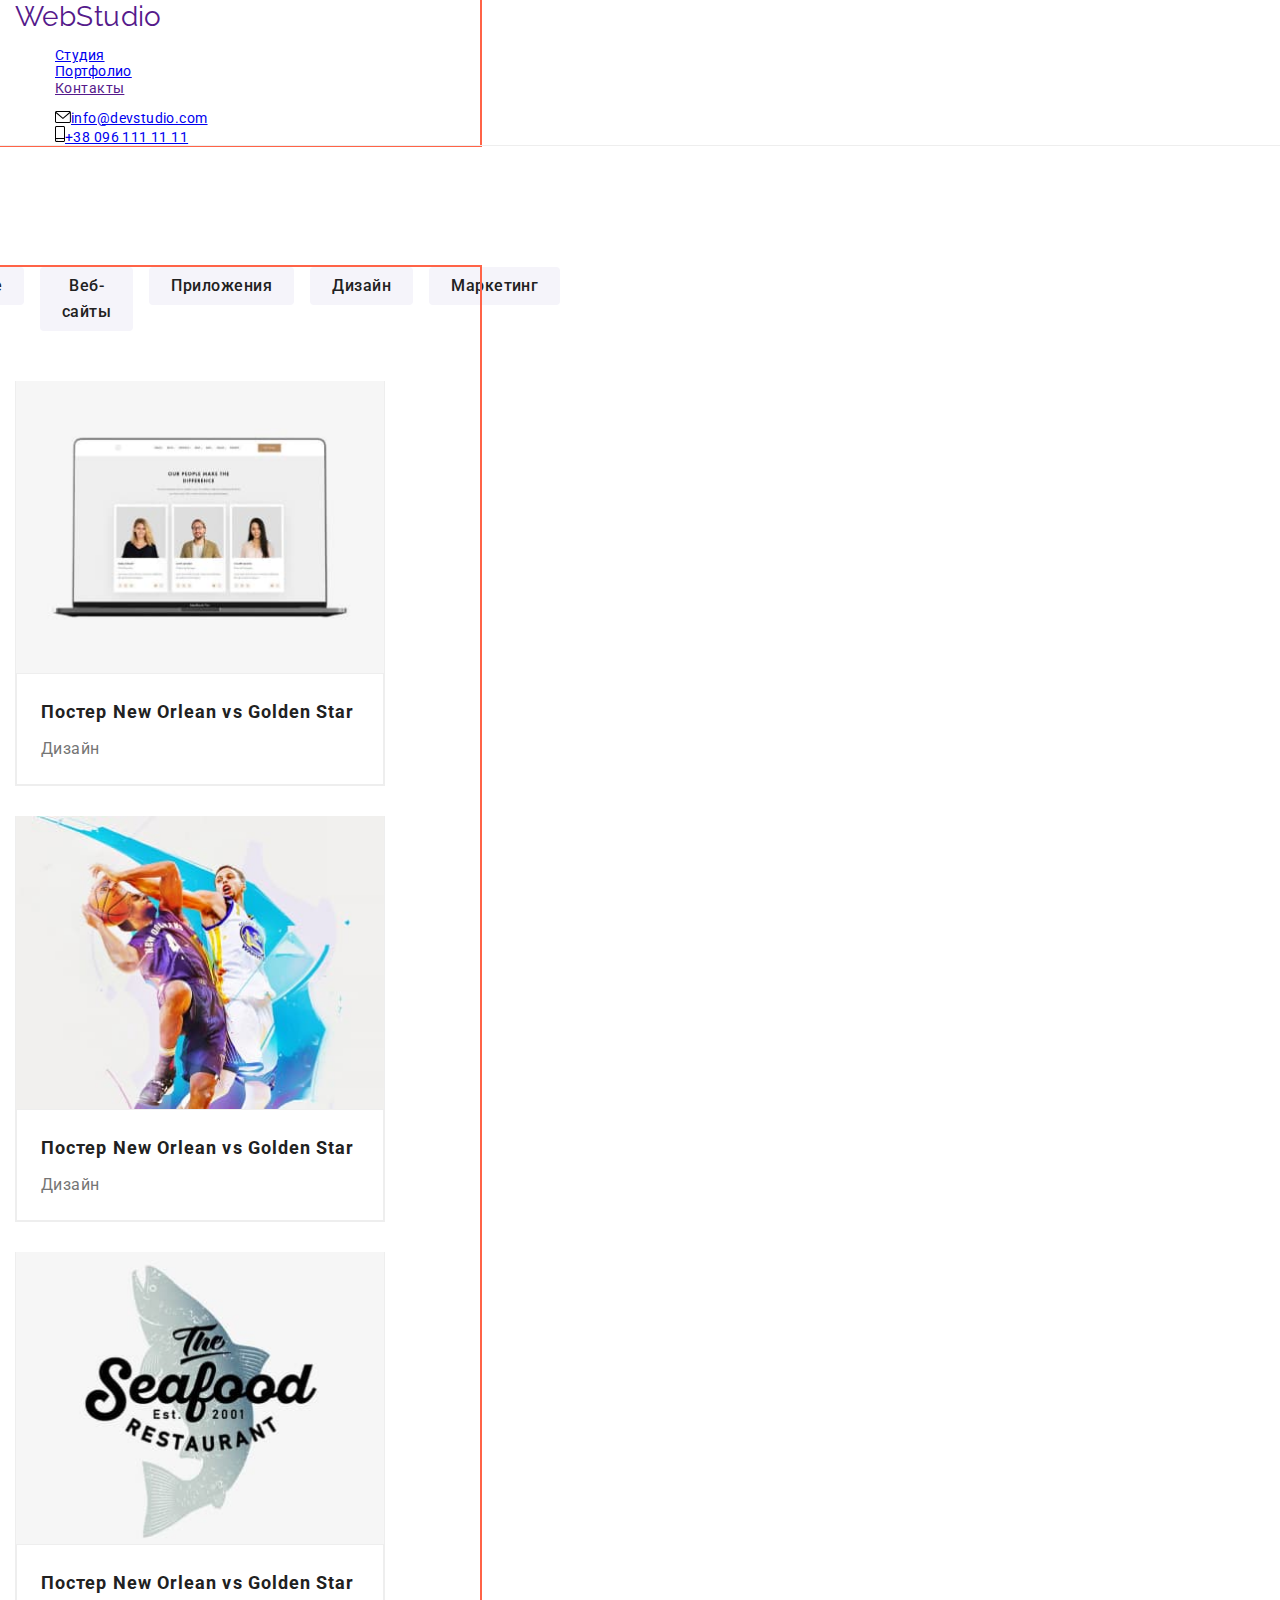
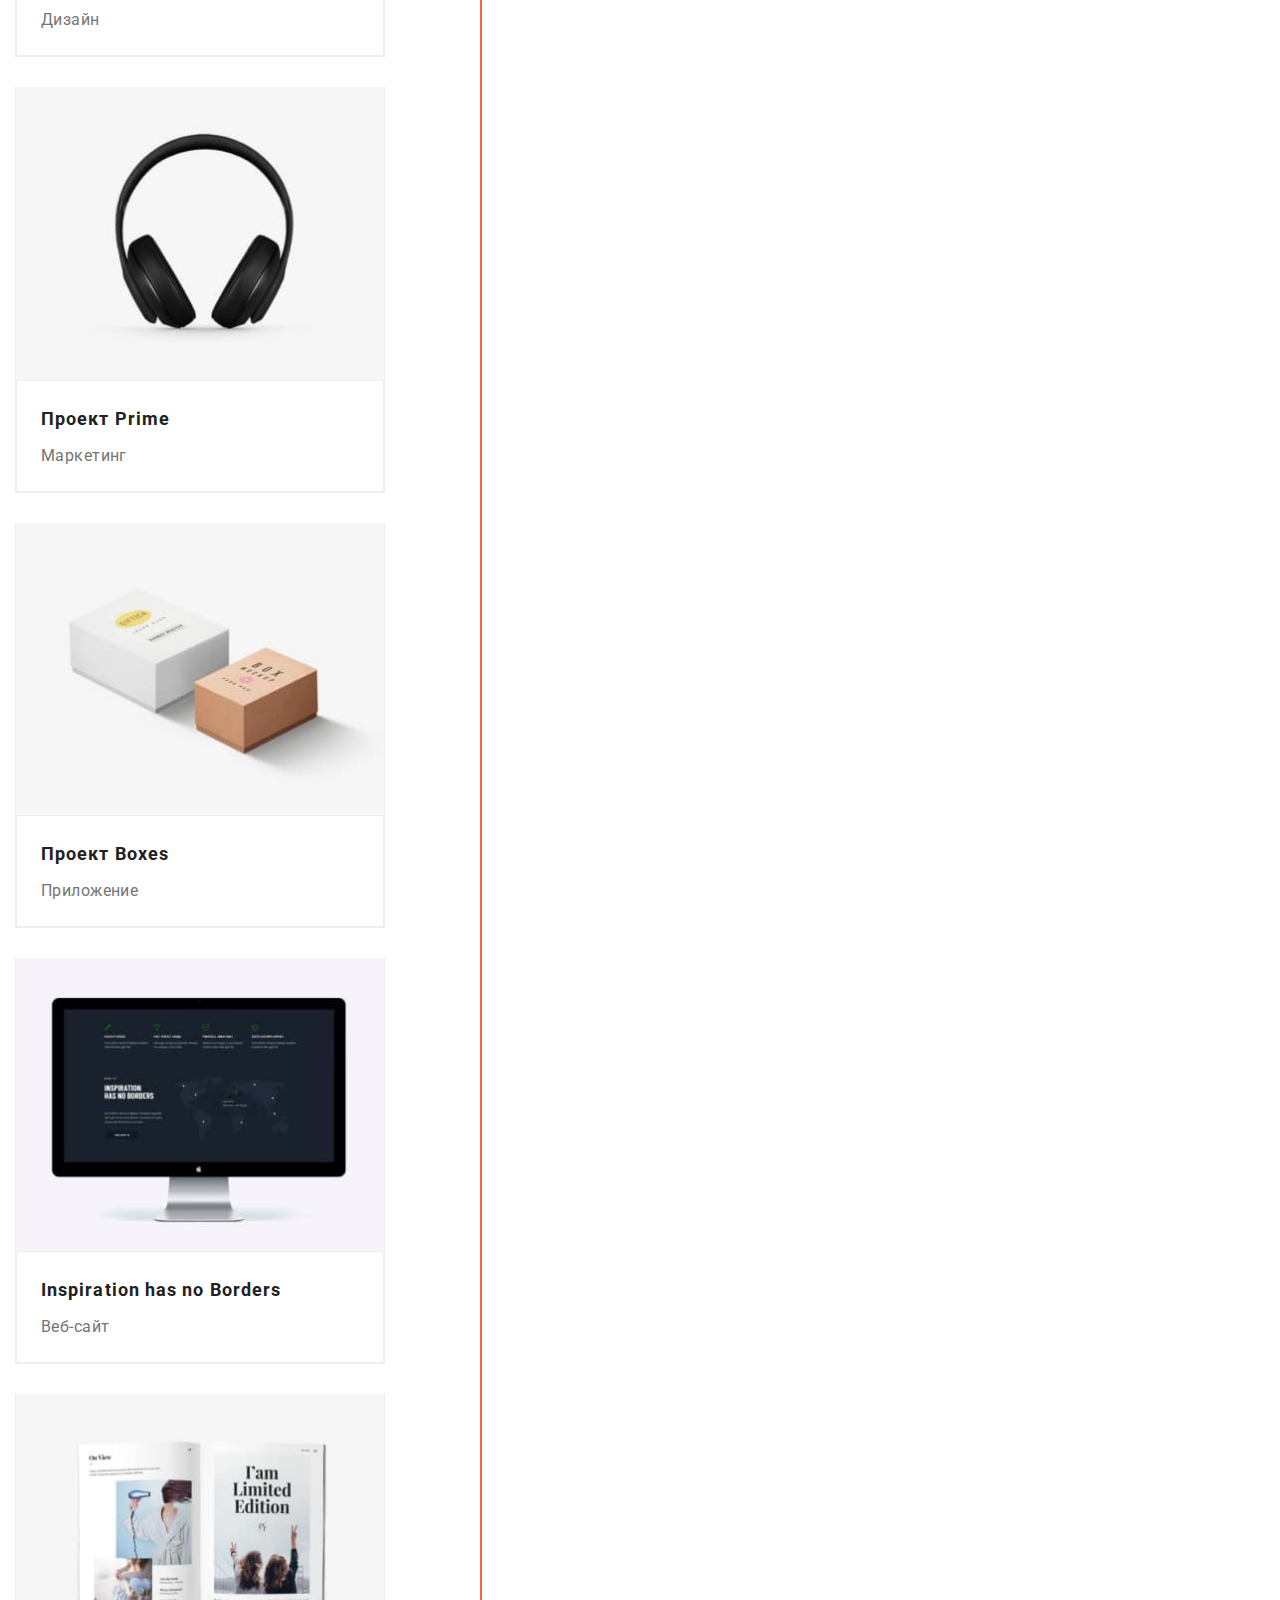
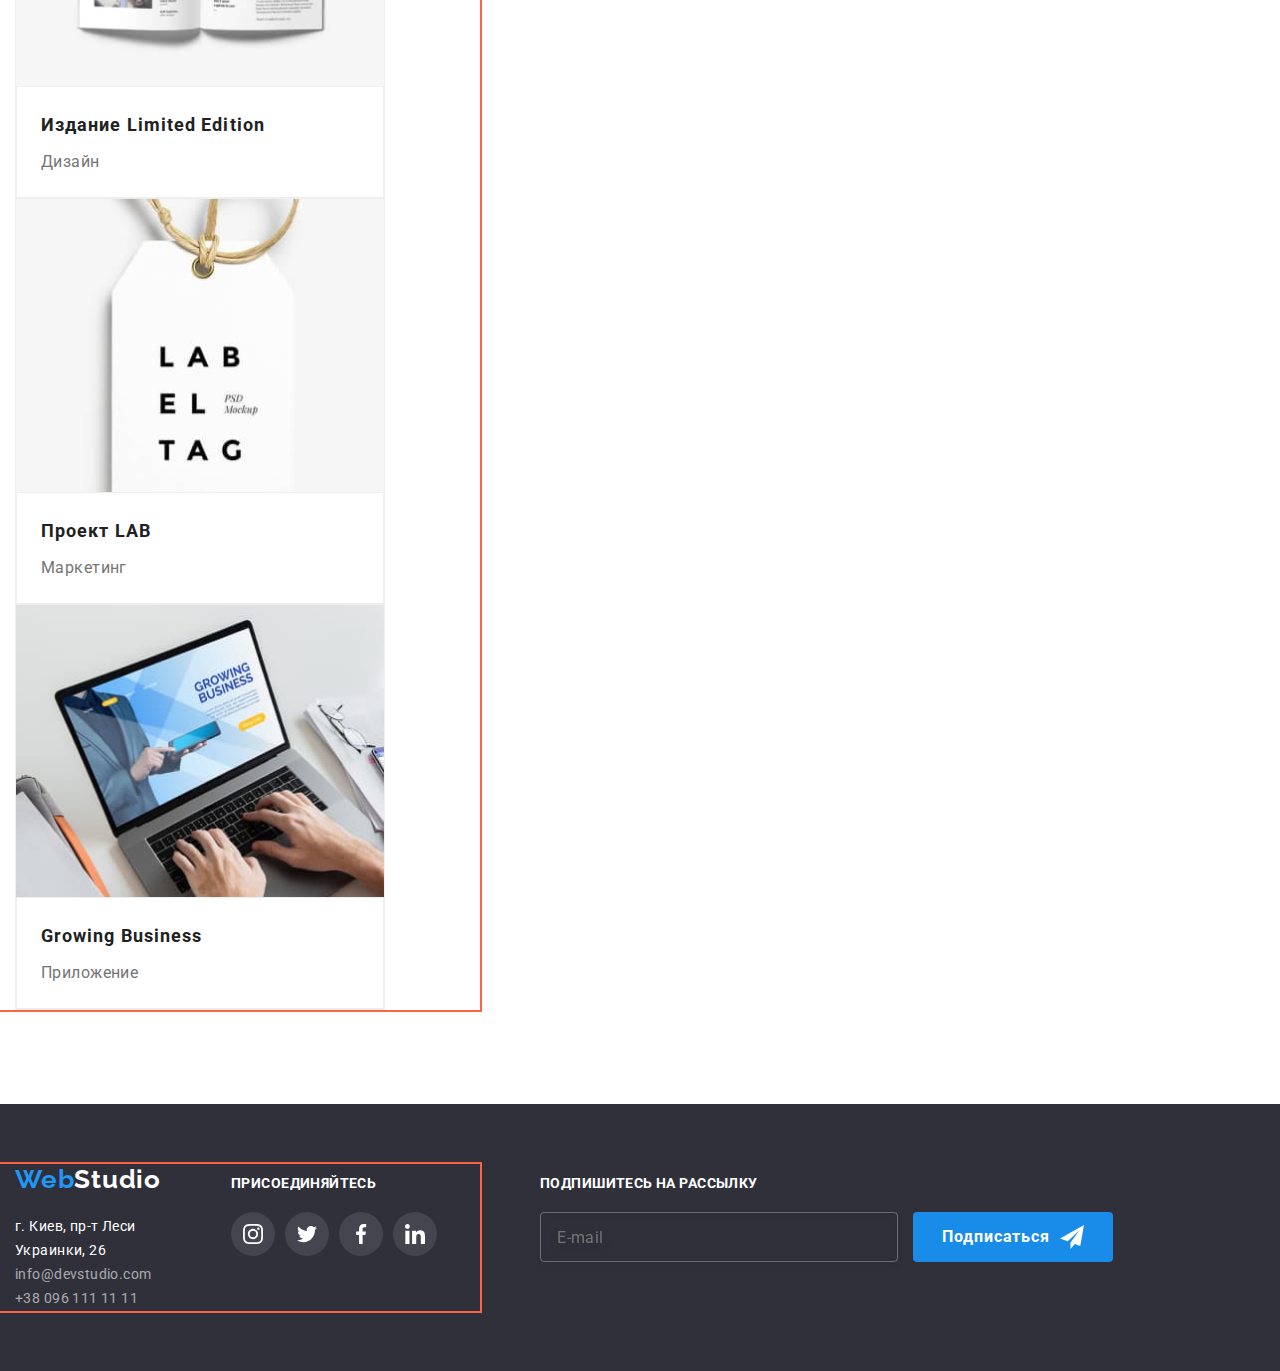
==== portfolio.html @ 036cc475 "1" ====
<!DOCTYPE html>
<html lang="en">

<head>
    <meta charset="UTF-8">
    <meta http-equiv="X-UA-Compatible" content="IE=edge">
    <meta name="viewport" content="width=device-width, initial-scale=1.0">
    <title>Web studio</title>
    <link rel="stylesheet"
        href="https://cdnjs.cloudflare.com/ajax/libs/modern-normalize/1.1.0/modern-normalize.min.css">
    <link
        href="https://fonts.googleapis.com/css2?family=Raleway:wght@700&family=Roboto:wght@400;500;700;900&display=swap"
        rel="stylesheet">
    <link rel="stylesheet" href="./css/main.min.css">
</head>

<body>
    <!-- шапка -->
    <header class="page-header_portfolio">
        <div class="conteiner site_nav">
        
            <a href="" class="logo">
                <span class="logo_web">Web</span><span class="logo_studio">Studio</span>
            </a>
            <nav class="nav">
                <ul class="nav__site-nav">
                    <li class="nav__item"><a href="./index.html" class="nav__link ">Студия</a></li>
                    <li class="nav__item"><a href="./portfolio.html" class="nav__link nav__link-current">Портфолио</a></li>
                    <li class="nav__item"><a href="" class="nav__link">Контакты</a></li>
                </ul>
        
            </nav>
            <ul class="site-auth">
                <li class="site-auth__item">
                    <a href="mailto:info@devstudio.com" class="site-auth__link">
                        <svg class="icon-mail" width="16" height="12">
                            <use href="./images/icons.svg#icon-envelope">
        
                            </use>
                        </svg>info@devstudio.com</a>
                </li>
                <li class="site-auth__item">
                    <a href="tel:+380961111111" class="site-auth__link">
                        <svg class="icon-tel" width="10" height="16">
                            <use href="./images/icons.svg#icon-smartphone">
        
                            </use>
                        </svg>+38 096 111 11 11</a>
                </li>
            </ul>
        </div>
    </header>

    <!-- Головна -->
    <main>
        <section class="portfolio_section">
            <div class="conteiner">
                <h1 class="visually-hidden">Примеры работ</h1>
                <!-- Герой -->
                <ul class="filter__list">
                    <li class="filter__list__item"><button type="button" class="filter__list__item__button">Все</button></li>
                    <li class="filter__list__item"><button type="button" class="filter__list__item__button">Веб-сайты</button></li>
                    <li class="filter__list__item"><button type="button" class="filter__list__item__button">Приложения</button></li>
                    <li class="filter__list__item"><button type="button" class="filter__list__item__button">Дизайн</button></li>
                    <li class="filter__list__item"><button type="button" class="filter__list__item__button">Маркетинг</button></li>


                </ul>

                <ul class="portfolio">
<li class="portfolio__item">
    <a href="" class="portfolio__item__link">
        <div class="portfolio__item__image">
            <img src="./images/picture4.jpg" alt="Постер" width="370" height="294" class="pictures">
            <p class="portfolio__item__overlay"> Ресурс предлагает комплексные предложения с разным
                уровнем функционала и сервисов. Все
                это позволит посетителю
                получить исчерпывающие сведения о компании или частном лице.</p>
        </div>
        <div class="portfolio__item__discription">
            <h2 class="portfolio__item__title">Постер New Orlean vs Golden Star</h2>
            <p class="portfolio__item__text">Дизайн</p>

        </div>
    </a>
</li>
                    <li class="portfolio__item">
                        <a href="" class="portfolio__item__link">
                            <div class="portfolio__item__image">
                                <img src="./images/picture5.jpg" alt="Постер" width="370" height="294" class="pictures">
                                <p class="portfolio__item__overlay"> Ресурс предлагает комплексные предложения с разным
                                    уровнем функционала и сервисов. Все
                                    это позволит посетителю
                                    получить исчерпывающие сведения о компании или частном лице.</p>
                            </div>
                            <div class="portfolio__item__discription">
                                <h2 class="portfolio__item__title">Постер New Orlean vs Golden Star</h2>
                                <p class="portfolio__item__text">Дизайн</p>

                            </div>
                        </a>
                    </li>
                    <li class="portfolio__item">
                        <a href="" class="portfolio__item__link">
                            <div class="portfolio__item__image">
                                <img src="./images/picture6.jpg" alt="Постер" width="370" height="294" class="pictures">
                                <p class="portfolio__item__overlay"> Ресурс предлагает комплексные предложения с разным
                                    уровнем функционала и сервисов. Все
                                    это позволит посетителю
                                    получить исчерпывающие сведения о компании или частном лице.</p>
                            </div>
                            <div class="portfolio__item__discription">
                                <h2 class="portfolio__item__title">Постер New Orlean vs Golden Star</h2>
                                <p class="portfolio__item__text">Дизайн</p>
                    
                            </div>
                        </a>
                    </li>
                    <li class="portfolio__item">
                        <a href="" class="portfolio__item__link">
                            <div class="portfolio__item__image">
                                <img src="./images/picture7.jpg" alt="Проект Prime" width="370" height="294"
                                    class="pictures">
                                <p class="portfolio__item__overlay"> Ресурс предлагает комплексные предложения с разным
                                    уровнем функционала и сервисов. Все
                                    это позволит посетителю
                                    получить исчерпывающие сведения о компании или частном лице.</p>
                            </div>
                            <div class="portfolio__item__discription">
                                <h2 class="portfolio__item__title">Проект Prime</h2>
                                <p class="portfolio__item__text">Маркетинг</p>
                            </div>
                        </a>
                    </li>
                    <li class="portfolio__item">
                        <a href="" class="portfolio__item__link">
                            <div class="portfolio__item__image">
                                <img src="./images/picture8.jpg" alt="Проект Boxes" width="370" height="294"
                                    class="pictures">
                                <p class="portfolio__item__overlay"> Ресурс предлагает комплексные предложения с разным
                                    уровнем функционала и сервисов. Все
                                    это позволит посетителю
                                    получить исчерпывающие сведения о компании или частном лице.</p>
                            </div>
                            <div class="portfolio__item__discription">
                                <h2 class="portfolio__item__title">Проект Boxes</h2>
                                <p class="portfolio__item__text">Приложение</p>
                            </div>
                        </a>
                    </li>
                    <li class="portfolio__item">
                        <a href="" class="portfolio__item__link">
                            <div class="portfolio__item__image">
                                <img src="./images/picture9.jpg" alt="Inspiration" width="370" height="294"
                                    class="pictures">
                                <p class="portfolio__item__overlay"> Ресурс предлагает комплексные предложения с разным
                                    уровнем функционала и сервисов. Все
                                    это позволит посетителю
                                    получить исчерпывающие сведения о компании или частном лице.</p>
                            </div>
                            <div class="portfolio__item__discription">
                                <h2 class="portfolio__item__title">Inspiration has no Borders</h2>
                                <p class="portfolio__item__text">Веб-сайт</p>
                            </div>
                        </a>
                    </li>
                    <li class="portfolio__item">
                        <a href="" class="portfolio__item__link">
                            <div class="portfolio__item__image">
                                <img src="./images/picture10.jpg" alt="Издание" width="370" height="294"
                                    class="pictures">
                                <p class="portfolio__item__overlay"> Ресурс предлагает комплексные предложения с разным
                                    уровнем функционала и сервисов. Все
                                    это позволит посетителю
                                    получить исчерпывающие сведения о компании или частном лице.</p>
                            </div>
                            <div class="portfolio__item__discription">
                                <h2 class="portfolio__item__title">Издание Limited Edition</h2>
                                <p class="portfolio__item__text">Дизайн</p>
                            </div>
                        </a>
                    </li>
                    <li class="portfolio__item">
                        <a href="" class="portfolio__item__link">
                            <div class="portfolio__item__image">
                                <img src="./images/picture11.jpg" alt="Проект LAB" width="370" height="294"
                                    class="pictures">
                                <p class="portfolio__item__overlay"> Ресурс предлагает комплексные предложения с разным
                                    уровнем функционала и сервисов. Все
                                    это позволит посетителю
                                    получить исчерпывающие сведения о компании или частном лице.</p>
                            </div>
                            <div class="portfolio__item__discription">
                                <h2 class="portfolio__item__title">Проект LAB</h2>
                                <p class="portfolio__item__text">Маркетинг</p>
                            </div>
                        </a>
                    </li>
                    <li class="portfolio__item">
                        <a href="" class="portfolio__item__link">
                            <div class="portfolio__item__image">
                                <img src="./images/picture12.jpg" alt="Growing Business" width="370" height="294"
                                    class="pictures">
                                <p class="portfolio__item__overlay"> Ресурс предлагает комплексные предложения с разным
                                    уровнем функционала и сервисов. Все
                                    это позволит посетителю
                                    получить исчерпывающие сведения о компании или частном лице.</p>
                            </div>
                            <div class="portfolio__item__discription">
                                <h2 class="portfolio__item__title">Growing Business </h2>
                                <p class="portfolio__item__text">Приложение</p>
                            </div>
                        </a>
                    </li>
                </ul>

            </div>
        </section>
    </main>

    <!-- Футер , -->
    <footer class="footer">
        <div class="conteiner">
            <!--Футер-->
            <div class="information">
                <a href="./index.html" class="logo-footer">
                    <span class="logo-footer_web">Web</span><span class="logo-footer_studio">Studio</span></a>
                <address class="address">
                    <ul class="list__adress">
                        <li class="list__adress__item">
                            <a href="https://goo.gl/maps/uKGxG5egsuMHE9eL8" target="_blank" rel="noopener norefferrer"
                                class="list__adress__map">г. Киев, пр-т Леси Украинки, 26</a>
                        </li>
                        <li class="list-adress_item">
                            <a href="mailto:info@example.com" class="list__adress__mail">info@devstudio.com</a>
                        </li>
                        <li class="list-adress_item">
                            <a href="tel:+380961111111" class="list__adress__telephone">+38 096 111 11 11</a>
                        </li>
                    </ul>
                </address>
            </div>
    
    
            <div class="social__chapter">
    
                <p class="social__chapter__title">присоединяйтесь</p>
                <ul class="social">
                    <li class="social__item">
                        <a class="social__item__link" href="https://www.instagram.com">
                            <svg class="social__item__link__icon" width="20" height="20">
                                <use href="./images/icon2.svg#icon-instagram-1">
    
                                </use>
                            </svg>
                        </a>
                    </li>
                    <li class="social__item">
                        <a class="social__item__link" href="https://twitter.com">
                            <svg class="social__item__link__icon" width="20" height="20">
                                <use href="./images/icons.svg#icon-twitter-1-3">
    
                                </use>
                            </svg>
                        </a>
                    </li>
                    <li class="social__item">
                        <a class="social__item__link" href="https://www.facebook.com">
                            <svg class="social__item__link__icon" width="20" height="20">
                                <use href="./images/icons.svg#icon-facebook-1-3">
    
                                </use>
                            </svg></a>
    
                    </li>
                    <li class="social__item">
                        <a class="social__item__link" href="https://www.facebook.com">
                            <svg class="social__item__link__icon" width="20" height="20">
                                <use href="./images/icons.svg#icon-linkedin-1-3">
    
                                </use>
                            </svg>
                        </a>
    
                    </li>
                </ul>
            </div>
            <div class="action">
                <p class="title">Подпишитесь на рассылку</p>
                <form class="footer-form">
                    <label for="email" class="form-field-modal"></label>
    
                    <input type="email" id="email" class="footer-form-input" name="e-mail" required="" placeholder="E-mail">
    
                    <button type="submit" class="action-button">
                        <span class="form-button-text">
                            Подписаться</span>
                        <svg class="action-icon" width="24" height="24">
                            <use href="./images/icon-modal.svg#icon-icon-send">
    
                            </use>
                        </svg>
                    </button>
                </form>
            </div>
        </div>
    
    
    </footer>
    <script src="./js/modal.js"></script>
</body>

</html>
---- css/main.min.css ----
.conteiner{margin-left:auto;margin-right:0;margin:0;max-width:480px;padding-left:15px;padding-right:15px;outline:2px solid tomato}.button{display:inline-block;cursor:pointer;border-radius:4px;border:1px solid transparent}.visually-hidden{position:absolute;width:1px;height:1px;margin:-1px;border:0;padding:0;white-space:nowrap;-webkit-clip-path:inset(100%);clip-path:inset(100%);clip:rect(0 0 0 0);overflow:hidden;margin-top:0;margin-bottom:0}h1,h2,h3,h4,h5,h6,p{margin:0}img{display:block;max-width:100%;height:auto}address{font-style:normal}li{list-style-type:none;text-decoration:none}link{text-decoration:none}body{background-color:#fff;color:#757575;font-family:"Roboto", sans-serif;font-size:14px;letter-spacing:0.03em;text-decoration:none;margin-right:0}.page-header{border:1 px solid #ececec}.conteiner.header{display:block;position:relative}.logo-btn{display:-webkit-box;display:-ms-flexbox;display:flex;-webkit-box-align:center;-ms-flex-align:center;align-items:center;-webkit-box-pack:justify;-ms-flex-pack:justify;justify-content:space-between;z-index:0}.nav__button{display:-webkit-box;display:-ms-flexbox;display:flex;-webkit-box-align:center;-ms-flex-align:center;align-items:center;-webkit-box-pack:center;-ms-flex-pack:center;justify-content:center;width:40px;height:40px;padding:12px 8px;background-color:rgba(0,0,0,0);border:none;z-index:5}.icon__cross{z-index:1}.nav__button .icon__cross{display:none}.nav__button.is-open .icon__cross{display:block}.nav__button.is-open .icon__menu{display:none;margin-right:0;position:absolute;top:0;background-color:#fff;-webkit-box-shadow:0px 1px 3px rgba(0,0,0,0.122),0px 1px 1px rgba(0,0,0,0.14),0px 2px 1px rgba(0,0,0,0.2);box-shadow:0px 1px 3px rgba(0,0,0,0.122),0px 1px 1px rgba(0,0,0,0.14),0px 2px 1px rgba(0,0,0,0.2);left:0;width:100%;padding-left:0;pointer-events:none;z-index:0}.nav__menu{display:none}.nav__menu.is-open{display:block;position:absolute;top:0;left:0;width:100%;height:100%;padding:48px 40px;background-color:#fff;z-index:3}.nav-pages{display:block}.nav__menu__list{margin-top:0;margin-bottom:302px;padding-left:0}.nav__menu__item{margin-bottom:32px}.nav__menu__item:last-child{margin-bottom:0}.nav__menu__link{text-decoration:none;margin-bottom:32px;font-family:Roboto;font-style:medium;font-size:40px;line-height:1.18;letter-spacing:0.02em;color:#212121}.nav__auth__list{display:block;margin-top:0;text-align:start;margin-bottom:64px;padding:0;margin-left:0}.nav__auth__item{margin:0;padding:0;margin-bottom:32px}.nav__auth__item:last-child{margin-bottom:0}.nav__auth__link{text-decoration:none;font-family:"Roboto";font-weight:500;font-size:24px;line-height:1.17;letter-spacing:0.02em;color:#757575}.nav__sosial__list{margin-top:0;padding:0;display:-webkit-box;display:-ms-flexbox;display:flex;margin-bottom:48px}.nav__sosial__item{margin-right:20px}.nav__sosial__item:last-child{margin-right:0}.nav__sosial__link{text-decoration:none;display:-webkit-box;display:-ms-flexbox;display:flex;-ms-flex-wrap:wrap;flex-wrap:wrap;font-family:"Roboto";font-style:Medium;font-size:18px;line-height:1.22;letter-spacing:0.02em;color:#2196F3}.current__auth{margin-bottom:32px;font-family:"Roboto";font-style:Medium;font-size:34px;line-height:1.18;letter-spacing:0.02em;color:#2196F3}.link__current{color:#2196F3}.logo{text-decoration:none;font-family:"Raleway", font-weight700;font-size:28px;line-height:1.19;margin-left:0;padding-top:16px;padding-bottom:16px;margin-bottom:0;z-index:0}.logo__web{color:#2196F3}.logo__studio{color:#000}.hero{max-width:1600px;height:600px;padding-top:200px;padding-bottom:200px;background-color:#2F303A;text-align:center;background-image:-webkit-gradient(linear, left top, right top, from(rgba(47,48,58,0.4)), to(rgba(47,48,58,0.4))),url(../images/Img-2.jpg);background-image:linear-gradient(to right, rgba(47,48,58,0.4), rgba(47,48,58,0.4)),url(../images/Img-2.jpg);background-position:center;background-repeat:no-repeat;background-size:cover}.hero__title{display:block;margin-bottom:30px;width:696px;margin-left:auto;margin-right:auto;font-family:Roboto;font-weight:900;font-size:44px;line-height:1.36;letter-spacing:0.06em;text-transform:uppercase;color:#fff;text-align:center}.hero__button{min-width:200px;padding:10px 32px;border:none;border-radius:4px;background-color:#2196F3;color:#fff;font-family:"Roboto";font-weight:700;font-size:16px;line-height:1.87;letter-spacing:0.06em;-webkit-transition:color 2500ms cubic-bezier(0.4, 0, 0.2, 1),backgroud-color 250ms cubic-bezier(0.4, 0, 0.2, 1);transition:color 2500ms cubic-bezier(0.4, 0, 0.2, 1),backgroud-color 250ms cubic-bezier(0.4, 0, 0.2, 1)}.hero__button:hover,.hero__button:focus{background-color:#188CE8;cursor:pointer}.backdrop{position:fixed;top:0;left:0;width:100%;height:100%;background-color:rgba(0,0,0,0.2);-webkit-transition:opacity 250ms cubic-bezier(0.4, 0, 0.2, 1);transition:opacity 250ms cubic-bezier(0.4, 0, 0.2, 1);z-index:1}.backdrop.is-hidden{opacity:0;pointer-events:none}.backdrop.is-hidden .modal{-webkit-transform:translate(-50%, -50%) scale(0.9);transform:translate(-50%, -50%) scale(0.9)}.form{padding-top:40px}.modal{position:absolute;top:50%;left:50%;margin:0;padding-left:40px;padding-right:40px;padding-bottom:40px;background-color:#fff;width:528px;height:581px;-webkit-box-shadow:0px 1px 3px rgba(0,0,0,0.122),0px 1px 1px rgba(0,0,0,0.14),0px 2px 1px rgba(0,0,0,0.2);box-shadow:0px 1px 3px rgba(0,0,0,0.122),0px 1px 1px rgba(0,0,0,0.14),0px 2px 1px rgba(0,0,0,0.2);opacity:1;-webkit-transform:translate(-50%, -50%) scale(1);transform:translate(-50%, -50%) scale(1);-webkit-transition:-webkit-transform 250ms cubic-bezier(0.4, 0, 0.2, 1);transition:-webkit-transform 250ms cubic-bezier(0.4, 0, 0.2, 1);transition:transform 250ms cubic-bezier(0.4, 0, 0.2, 1);transition:transform 250ms cubic-bezier(0.4, 0, 0.2, 1), -webkit-transform 250ms cubic-bezier(0.4, 0, 0.2, 1)}.modal__button{display:-webkit-box;display:-ms-flexbox;display:flex;-webkit-box-align:center;-ms-flex-align:center;align-items:center;-webkit-box-pack:center;-ms-flex-pack:center;justify-content:center;position:absolute;top:8px;right:8px;margin-top:8px;margin-right:8px;margin-left:auto;width:30px;height:30px;border-radius:50%;background-color:#fff;border:1px solid rgba(0,0,0,0.1);background-color:var(--head-text-color);cursor:pointer}.icon-close{-webkit-transition:250ms cubic-bezier(0.4, 0, 0.2, 1);transition:250ms cubic-bezier(0.4, 0, 0.2, 1)}.icon-close:hover,.icon-close:focus{fill:#188CE8}.form{display:block;width:448px;margin-left:auto;margin-right:auto}.form__text{font-family:"Roboto";font-weight:700;font-size:20px;line-height:1.15;color:#212121;margin-bottom:12px;text-align:left}.form__field{position:relative;margin-bottom:10px;display:-webkit-box;display:-ms-flexbox;display:flex;-webkit-box-orient:vertical;-webkit-box-direction:normal;-ms-flex-direction:column;flex-direction:column}.form__field:last-child{margin-bottom:20px}.form__field__modal{display:inline-block;text-align:left;margin-bottom:4px;font-size:12px;line-height:1.16;letter-spacing:0.01em;color:#757575}.modal-icon{position:absolute;top:50%;left:15px;cursor:pointer;-webkit-transition:250ms cubic-bezier(0.4, 0, 0.2, 1);transition:250ms cubic-bezier(0.4, 0, 0.2, 1)}.modal-form-input{display:block;text-align:left;width:100%;height:40px;margin:0;padding:0;border:1px solid rgba(33,33,33,0.2);color:#212121;border-radius:4px;fill:#212121;cursor:pointer;padding:12px 42px}.modal-form-input:focus,.comment:focus{outline:#2196F3;border:1px solid #188CE8;-webkit-transition:250ms cubic-bezier(0.4, 0, 0.2, 1);transition:250ms cubic-bezier(0.4, 0, 0.2, 1)}.modal-form-input:focus+.modal-icon{fill:#2196F3;-webkit-transition:250ms cubic-bezier(0.4, 0, 0.2, 1);transition:250ms cubic-bezier(0.4, 0, 0.2, 1)}.comment{padding:12px 16px;border:1px solid rgba(33,33,33,0.2);border-radius:4px;width:100%;height:120px;resize:none}.comment::-webkit-input-placeholder{font-family:"Roboto";font-size:14px;line-height:1.71;letter-spacing:0.03em;color:rgba(117,117,117,0.5);width:100%;height:120px;cursor:pointer;overflow:auto;vertical-align:top}.comment:-ms-input-placeholder{font-family:"Roboto";font-size:14px;line-height:1.71;letter-spacing:0.03em;color:rgba(117,117,117,0.5);width:100%;height:120px;cursor:pointer;overflow:auto;vertical-align:top}.comment::-ms-input-placeholder{font-family:"Roboto";font-size:14px;line-height:1.71;letter-spacing:0.03em;color:rgba(117,117,117,0.5);width:100%;height:120px;cursor:pointer;overflow:auto;vertical-align:top}.comment::placeholder{font-family:"Roboto";font-size:14px;line-height:1.71;letter-spacing:0.03em;color:rgba(117,117,117,0.5);width:100%;height:120px;cursor:pointer;overflow:auto;vertical-align:top}.form__field__checkbox{display:-webkit-box;display:-ms-flexbox;display:flex;text-align:center;-webkit-box-pack:center;-ms-flex-pack:center;justify-content:center;font-family:"Roboto";font-size:14px;line-height:1.71;letter-spacing:0.03em;color:#757575;margin-top:20px;cursor:pointer}.checkbox{cursor:pointer;position:relative}.checkbox-modal{-webkit-appearance:none;-moz-appearance:none;appearance:none}.checkbox-icon{position:absolute;-webkit-box-pack:center;-ms-flex-pack:center;justify-content:center;text-align:center;top:15%;display:inline-block;width:16px;height:15px;outline-offset:-2px;border:2px solid #212121;border-radius:2px;cursor:pointer;left:-15px;margin-right:8.38px}.checkbox-modal:checked+.checkbox-icon{background-image:url(../images/Vector-4.svg);background-repeat:no-repeat;background-size:contain;background-origin:border-box;background-position:50% 50%;border-color:#2196F3;background-color:#2196F3;border-radius:2px;-webkit-transition:250ms cubic-bezier(0.4, 0, 0.2, 1);transition:250ms cubic-bezier(0.4, 0, 0.2, 1);cursor:pointer}.form-field.checkbox{margin-bottom:30px}.policy-link{display:inline;color:#2196F3;margin-left:3px}.modal-button_send{width:200px;height:50px;margin-top:30px;background-color:#188CE8;color:#fff;font-family:"Roboto";font-weight:700;font-size:16px;line-height:1.87;letter-spacing:0.06em;border:none;border-radius:4px;text-align:center}.section.feature{padding-top:94px;padding-bottom:94px}.feature{display:-webkit-box;display:-ms-flexbox;display:flex;padding-top:0;padding-bottom:0;padding-left:0}.feature__item{margin-right:30px;width:270px}.feature__item:last-child{margin-right:0}.feature__item__picture{display:-webkit-box;display:-ms-flexbox;display:flex;width:270px;height:120px;background:#F5F4FA;-webkit-box-pack:center;-ms-flex-pack:center;justify-content:center;-webkit-box-align:center;-ms-flex-align:center;align-items:center;margin-bottom:30px}.feature__item__title{margin-top:0;margin-bottom:10px;color:#212121;font-family:'Roboto';font-style:normal;font-weight:700;font-size:14px;line-height:1.14;letter-spacing:0.03em;text-transform:uppercase}.feature__item__text{line-height:1.71}.specialism{padding-bottom:94px}.specialisation__title{margin-top:0;margin-bottom:50px;color:#212121;font-family:"Roboto";font-weight:700;font-size:36px;line-height:1.17;text-align:center;letter-spacing:0.03em}.specialisation{display:-webkit-box;display:-ms-flexbox;display:flex;margin-top:0;margin-bottom:0;padding-left:0}.specialisation__item{margin-right:30px;position:relative}.specialisation__item:last-child{margin-right:0}.specialisation__item__title{display:-webkit-box;display:-ms-flexbox;display:flex;position:absolute;bottom:0;width:100%;height:70px;-webkit-box-pack:center;-ms-flex-pack:center;justify-content:center;-webkit-box-align:center;-ms-flex-align:center;align-items:center;font-weight:700;line-height:1.14;text-transform:uppercase;color:#fff}.specialisation__item__div::before{content:"";display:block;position:absolute;width:100%;height:70px;left:0;bottom:0;background-color:rgba(47,48,58,0.8)}.command{padding-top:94px;padding-bottom:94px;background-color:#F5F4FA}.team-title{margin-top:0;margin-bottom:50px;color:#212121;font-family:"Roboto";font-weight:700;font-size:36px;line-height:1.17;text-align:center;letter-spacing:0.03em}.team{display:-webkit-box;display:-ms-flexbox;display:flex;margin:0;padding:0}.team__member{margin-right:30px;background-color:#fff;-webkit-box-shadow:0px 1px 3px rgba(0,0,0,0.12),0px 1px 1px rgba(0,0,0,0.14),0px 2px 1px rgba(0,0,0,0.2);box-shadow:0px 1px 3px rgba(0,0,0,0.12),0px 1px 1px rgba(0,0,0,0.14),0px 2px 1px rgba(0,0,0,0.2);border-radius:0px 0px 4px 4px;text-align:center}.team__member:last-child{margin-right:0}.team__member__transcription{padding-top:30px;padding-bottom:30px;margin-top:0}.team__member__name{margin-bottom:10px;color:#212121;font-family:"Roboto";font-weight:500;font-size:16px;line-height:1.19;letter-spacing:0.03em}.team__member__description{font-family:'Roboto';font-style:normal;font-weight:400;font-size:16px;line-height:1.19;letter-spacing:0.03em;margin-bottom:16px}.social-link{display:-webkit-box;display:-ms-flexbox;display:flex;-webkit-box-pack:center;-ms-flex-pack:center;justify-content:center;text-align:center;padding-left:0;margin:auto;padding:0;color:#AFB1B8}.social-link__icon{display:-webkit-box;display:-ms-flexbox;display:flex;-webkit-box-pack:center;-ms-flex-pack:center;justify-content:center;-webkit-box-align:center;-ms-flex-align:center;align-items:center;width:44px;height:44px;border-radius:50px;fill:#AFB1B8;-webkit-transition:250ms cubic-bezier(0.4, 0, 0.2, 1);transition:250ms cubic-bezier(0.4, 0, 0.2, 1);margin-right:10px}.social-link__icon:last-child{margin-right:0}.social-link__icon .icon{fill:#AFB1B8}.social-link__link{display:-webkit-box;display:-ms-flexbox;display:flex;-webkit-box-pack:center;-ms-flex-pack:center;justify-content:center;-webkit-box-align:center;-ms-flex-align:center;align-items:center;width:44px;height:44px;border-radius:50px;list-style-type:none;color:#AFB1B8;-webkit-transition:250ms cubic-bezier(0.4, 0, 0.2, 1);transition:250ms cubic-bezier(0.4, 0, 0.2, 1)}.social-link__icon .icon{fill:currentColor}.social-link__link:hover,.social-link__link:focus{background-color:#2196F3;color:#fff}.company.clients{padding-top:94px;padding-bottom:94px}.client__title{font-family:'Roboto';font-style:normal;font-weight:700;font-size:36px;line-height:1.14;text-align:center;letter-spacing:0.03em;color:#212121;margin-bottom:50px}.clients{display:-webkit-box;display:-ms-flexbox;display:flex;-webkit-box-pack:center;-ms-flex-pack:center;justify-content:center;-webkit-box-align:center;-ms-flex-align:center;align-items:center;padding:0;fill:#AFB1B8}.clients__item__link{display:-webkit-box;display:-ms-flexbox;display:flex;-webkit-box-pack:center;-ms-flex-pack:center;justify-content:center;-webkit-box-align:center;-ms-flex-align:center;align-items:center;width:170px;height:92px;border:1px solid #afb1b8;border-radius:4px;color:#afb1b8;-webkit-transition:250ms cubic-bezier(0.4, 0, 0.2, 1);transition:250ms cubic-bezier(0.4, 0, 0.2, 1)}.clients__item{margin-right:30px}.clients__item:last-child{margin-right:0}.clients__item__icon{fill:currentColor}.clients__item__link:hover,.clients__item__link:focus{border-color:#2196F3;color:#2196F3}.footer{padding-top:60px;padding-bottom:60px;background-color:#2F303A}.footer .conteiner{display:-webkit-box;display:-ms-flexbox;display:flex;-webkit-box-align:baseline;-ms-flex-align:baseline;align-items:baseline}.logo-footer{display:block;margin-bottom:20px;text-decoration:none;font-family:"Raleway";font-weight:700;font-size:26px;line-height:1.2;letter-spacing:0.03em}.logo-footer_web{color:#2196F3}.logo-footer_studio{color:#fff}.list__adress{display:block;padding-left:0;margin:0;padding:0}.list__adress__item{margin-bottom:9px;margin:0;padding:0}.list__adress__item:last-child{margin-bottom:0}.list__adress__map{color:#fff;font-family:"Roboto";font-style:normal;font-weight:400;font-size:14px;line-height:1.71;letter-spacing:0.03em;text-decoration:none;-webkit-transition:250ms cubic-bezier(0.4, 0, 0.2, 1);transition:250ms cubic-bezier(0.4, 0, 0.2, 1)}.list__adress__map:hover,.list__adress__map:focus{color:#2196F3}.list__adress__mail{color:rgba(255,255,255,0.6);font-family:"Roboto";font-style:normal;font-weight:400;font-size:14px;line-height:1.71;letter-spacing:0.03em;text-decoration:none;-webkit-transition:250ms cubic-bezier(0.4, 0, 0.2, 1);transition:250ms cubic-bezier(0.4, 0, 0.2, 1)}.list__adress__mail:hover,.list__adress__mail:focus{color:#2196F3}.list__adress__telephone{color:rgba(255,255,255,0.6);font-family:"Roboto";font-style:normal;font-weight:400;font-size:14px;line-height:1.71;letter-spacing:0.03em;text-decoration:none;-webkit-transition:250ms cubic-bezier(0.4, 0, 0.2, 1);transition:250ms cubic-bezier(0.4, 0, 0.2, 1)}.list__adress__telephone:hover,.list__adress__telephone:focus{color:#2196F3}.information{display:inline-block;margin-right:70px}.social__chapter{display:inline-block}.social__chapter__title{font-family:'Roboto';font-style:normal;font-weight:700;font-size:14px;line-height:1.14;letter-spacing:0.03em;text-transform:uppercase;color:#fff;margin-bottom:20px}.social{display:-webkit-box;display:-ms-flexbox;display:flex;padding-left:0;text-align:center;-webkit-box-pack:center;-ms-flex-pack:center;justify-content:center;margin:0;padding:0}.social__item__link__icon{fill:#fff}.social__item__link{display:-webkit-box;display:-ms-flexbox;display:flex;-webkit-box-align:center;-ms-flex-align:center;align-items:center;-webkit-box-pack:center;-ms-flex-pack:center;justify-content:center;width:44px;height:44px;color:#757575;background-color:rgba(255,255,255,0.1);border-radius:50%;-webkit-transition:250ms cubic-bezier(0.4, 0, 0.2, 1);transition:250ms cubic-bezier(0.4, 0, 0.2, 1);margin-right:10px}.social__item__link:hover,.social__item__link:focus{background-color:#2196F3}.footer-form{display:-webkit-box;display:-ms-flexbox;display:flex}.action{display:inline-block}.footer-form-input{width:358px;height:50px;padding:15px 16px;margin-right:15px;font-family:'Roboto';font-weight:400;font-size:16px;line-height:1.25;letter-spacing:0.03em;color:rgba(255,255,255,0.6);background-color:transparent;border:1px solid rgba(255,255,255,0.3);-webkit-filter:drop-shadow(0px 4px 4px rgba(0,0,0,0.15));filter:drop-shadow(0px 4px 4px rgba(0,0,0,0.15));border-radius:4px}.action{margin-left:93px}.action .title{font-weight:700;font-size:14px;line-height:1.14;text-transform:uppercase;color:#fff;margin-bottom:20px}.action-button{display:-webkit-box;display:-ms-flexbox;display:flex;-webkit-box-pack:center;-ms-flex-pack:center;justify-content:center;padding-top:10px;padding-bottom:10px;-webkit-box-align:center;-ms-flex-align:center;align-items:center;width:200px;height:50px;background-color:#188CE8;color:#fff;font-family:"Roboto";font-weight:700;font-size:16px;line-height:1.87;letter-spacing:0.06em;border:none;border-radius:4px;text-align:center;cursor:pointer}.action-button:hover,.action-button:focus{background-color:#2196F3}.form-button-text{margin-right:10px}.page-header_portfolio{outline:1px solid #eeeeee;background-color:#ffffff}.portfolio_section{padding-top:94px;padding-bottom:94px}.filter__list{display:-webkit-box;display:-ms-flexbox;display:flex;-webkit-box-pack:center;-ms-flex-pack:center;justify-content:center;margin-bottom:50px}.filter__list__item{margin-right:8px}.filter__list__item:last-child{margin-right:0}.filter__list__item__button{padding:6px 22px;text-align:center;margin-right:8px;background-color:#F5F4FA;color:#212121;font-family:"Roboto";font-weight:500;font-size:16px;line-height:1.63;letter-spacing:0.03em;border-radius:4px;border:none;-webkit-transition:250ms cubic-bezier(0.4, 0, 0.2, 1);transition:250ms cubic-bezier(0.4, 0, 0.2, 1);cursor:pointer}.filter__list__item__button:hover,.filter__list__item__button:focus{background-color:#2196F3;color:#fff}.portfolio{display:-webkit-box;display:-ms-flexbox;display:flex;-ms-flex-wrap:wrap;flex-wrap:wrap;padding-left:0;margin:0;padding:0}.portfolio__item{width:370px;margin-bottom:30px;margin-right:30px;background-color:var(#fff);border-right:1px solid #eeeeee;border-left:1px solid #eeeeee;border-bottom:1px solid #eeeeee}.portfolio__item:nth-child(3n){margin-right:0}.portfolio__item__image{position:relative;overflow:hidden;width:100%;height:100%}.portfolio__item__overlay{position:absolute;-webkit-box-align:center;-ms-flex-align:center;align-items:center;padding:64px 24px;top:0;left:0;-webkit-transform:translateY(100%);transform:translateY(100%);font-weight:400;font-size:18px;line-height:1.56;letter-spacing:0.03em;background-color:rgba(33,150,243,0.9);color:#fff;transform:translateY(100%);-webkit-transition:-webkit-transform 250ms cubic-bezier(0.4, 0, 0.2, 1);transition:-webkit-transform 250ms cubic-bezier(0.4, 0, 0.2, 1);transition:transform 250ms cubic-bezier(0.4, 0, 0.2, 1);transition:transform 250ms cubic-bezier(0.4, 0, 0.2, 1), -webkit-transform 250ms cubic-bezier(0.4, 0, 0.2, 1)}.portfolio__item__image:hover .portfolio__item__overlay,.portfolio__item__link:hover .portfolio__item__overlay{-webkit-transform:translateY(0);transform:translateY(0)}.portfolio__item__link:hover,.portfolio__item__link:focus{-webkit-box-shadow:0px 1px 1px rgba(0,0,0,0.12),0px 4px 4px rgba(0,0,0,0.06),1px 4px 6px rgba(0,0,0,0.16);box-shadow:0px 1px 1px rgba(0,0,0,0.12),0px 4px 4px rgba(0,0,0,0.06),1px 4px 6px rgba(0,0,0,0.16)}.portfolio__item:nth-last-child(-n+3){margin-bottom:0}.portfolio__item__title{margin-bottom:4px;color:#212121;font-family:"Roboto";font-weight:700;font-size:18px;line-height:2;letter-spacing:0.06em;text-decoration:none}.portfolio__item__text{color:#757575;font-weight:400;font-size:16px;line-height:1.88}.portfolio__item__discription{padding:20px 24px;border:1px solid #EEEEEE}.portfolio__item__link{display:block;color:inherit;text-decoration:none}list{text-decoration:none;list-style-type:none}
/*# sourceMappingURL=main.min.css.map */
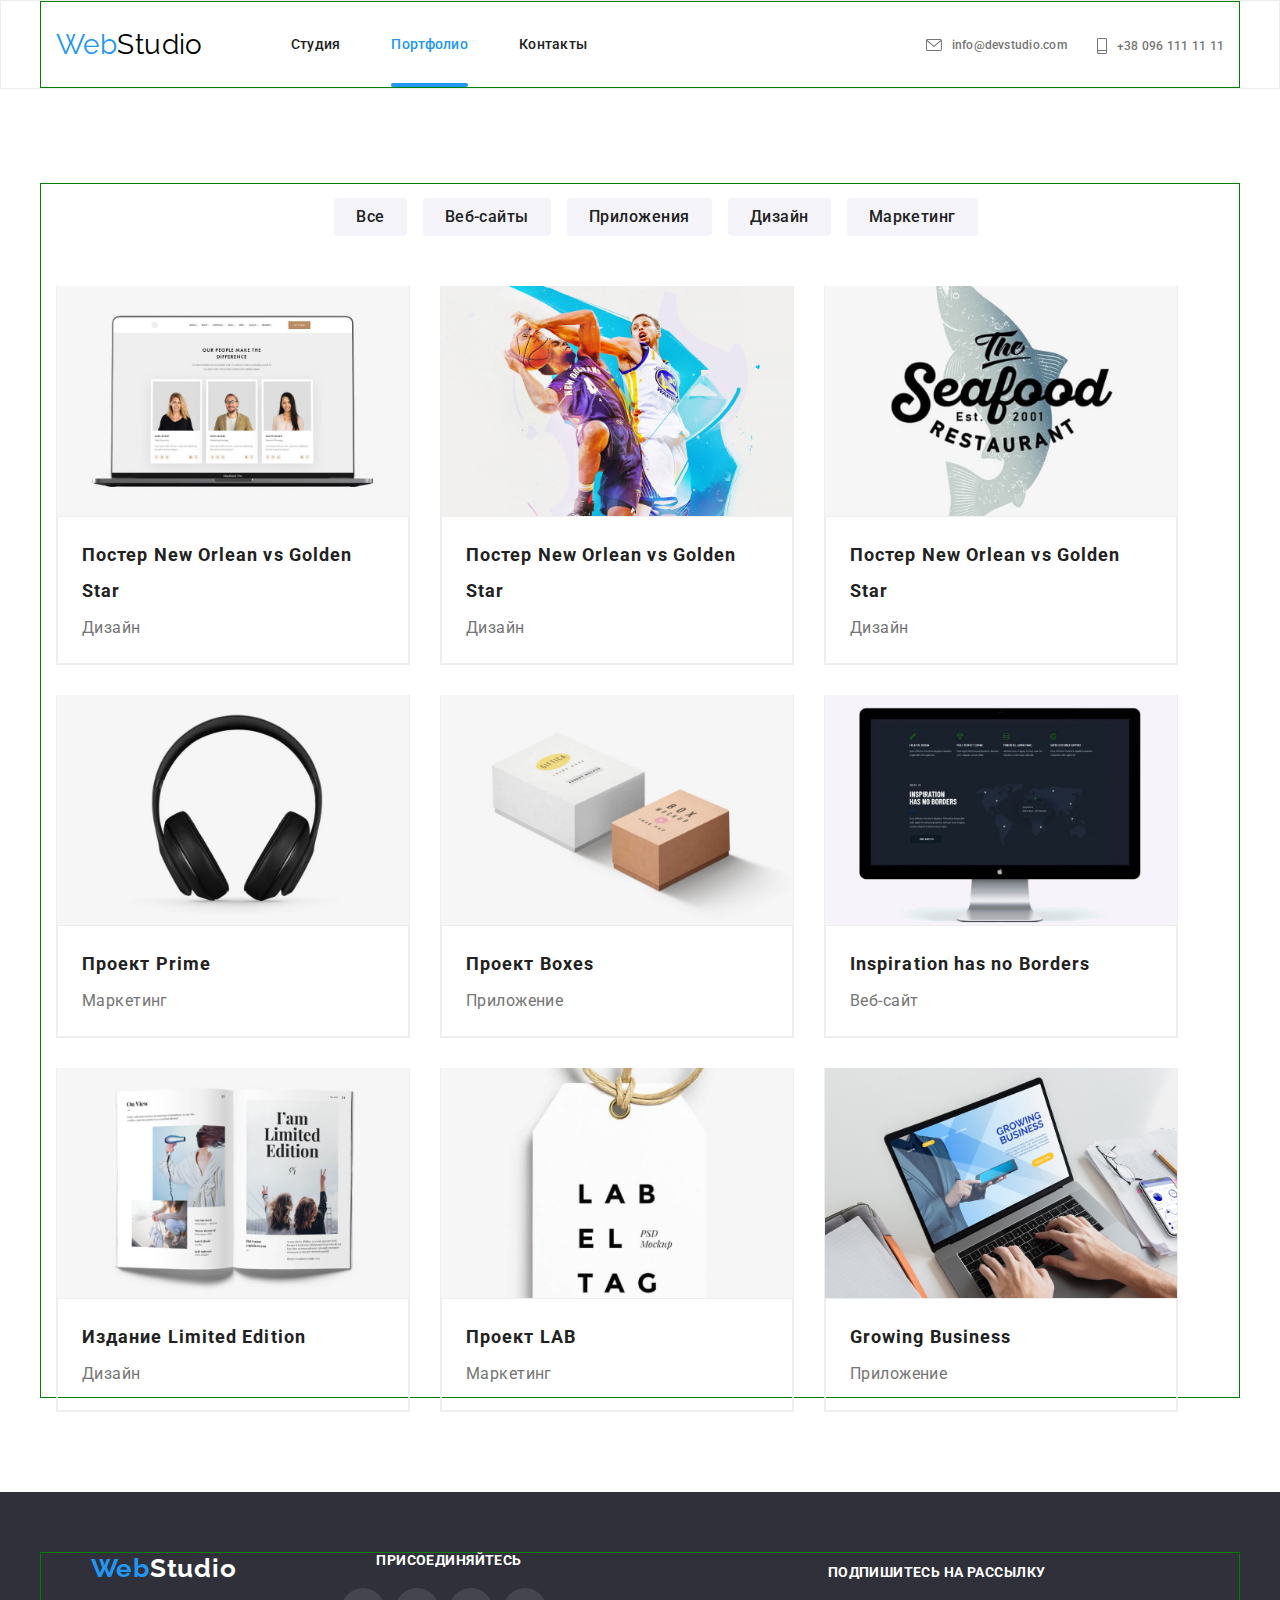
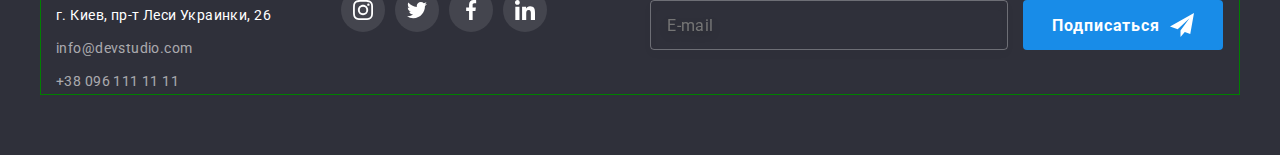
==== commit a5850d97: "portfolio" ====
--- a/portfolio.html
+++ b/portfolio.html
@@ -16,40 +16,77 @@
 
 <body>
     <!-- шапка -->
-    <header class="page-header_portfolio">
-        <div class="conteiner site_nav">
-        
-            <a href="" class="logo">
-                <span class="logo_web">Web</span><span class="logo_studio">Studio</span>
-            </a>
+    <div class="page-header">
+        <div class="conteiner header">
             <nav class="nav">
-                <ul class="nav__site-nav">
-                    <li class="nav__item"><a href="./index.html" class="nav__link ">Студия</a></li>
-                    <li class="nav__item"><a href="./portfolio.html" class="nav__link nav__link-current">Портфолио</a></li>
-                    <li class="nav__item"><a href="" class="nav__link">Контакты</a></li>
-                </ul>
-        
+                <div class="logo-btn">
+                    <a href="" class="logo">
+                        <span class="logo__web">Web</span><span class="logo__studio">Studio</span>
+                    </a>
+                    <button type="button" class="nav__button is-open" data-menu-button aria-expanded="false"
+                        aria-controls="nav__menu">
+                        <svg width="40" height="40" aria-label="Переключатель мобильного меню">
+                            <use class="icon__cross" href="./images/icon2.svg#icon-close_40px"></use>
+                            <use class="icon__menu" href="./images/icon2.svg#icon-menu_40px"></use>
+                        </svg>
+                    </button>
+                </div>
+                <div class="nav__menu" id="nav__menu" data-menu>
+                    <div class="nav__btn">
+
+                        <ul class="nav__menu__list">
+                            <li class="nav__menu__item">
+                                <a href="" class="nav__menu__link">Студия</a>
+                            </li>
+                            <li class="nav__menu__item">
+                                <a href="./portfolio.html" class="nav__menu__link link__current">Портфолио</a>
+                            </li>
+                            <li class="nav__menu__item">
+                                <a href="" class="nav__menu__link">Контакты</a>
+                            </li>
+                        </ul>
+
+                    </div>
+                    <div class="autorisation">
+                        <ul class="nav__auth__list">
+                            <li class="nav__auth__item">
+                                <a href="" class="nav__auth__link">
+                                    <svg class="icon-mail" width="16" height="12">
+                                        <use href="./images/icons.svg#icon-envelope">
+
+                                        </use>
+                                    </svg>info@devstudio.com</a>
+                            </li>
+                            <li class="nav__auth__item">
+                                <a href="" class="nav__auth__link current__auth">
+                                    <svg class="icon-tel" width="10" height="16">
+                                        <use href="./images/icons.svg#icon-smartphone">
+
+                                        </use>
+                                    </svg>+38 096 111 11 11</a>
+                            </li>
+
+                        </ul>
+                        <ul class="nav__sosial__list">
+                            <li class="nav__sosial__item">
+                                <a href="" class="nav__sosial__link">Instagram</a>
+                            </li>
+                            <li class="nav__sosial__item">
+                                <a href="" class="nav__sosial__link">Twitter</a>
+                            </li>
+                            <li class="nav__sosial__item">
+                                <a href="" class="nav__sosial__link">Facebook</a>
+                            </li>
+                            <li class="nav__sosial__item">
+                                <a href="" class="nav__sosial__link">LinkedIn</a>
+                            </li>
+                        </ul>
+                    </div>
+
+                </div>
             </nav>
-            <ul class="site-auth">
-                <li class="site-auth__item">
-                    <a href="mailto:info@devstudio.com" class="site-auth__link">
-                        <svg class="icon-mail" width="16" height="12">
-                            <use href="./images/icons.svg#icon-envelope">
-        
-                            </use>
-                        </svg>info@devstudio.com</a>
-                </li>
-                <li class="site-auth__item">
-                    <a href="tel:+380961111111" class="site-auth__link">
-                        <svg class="icon-tel" width="10" height="16">
-                            <use href="./images/icons.svg#icon-smartphone">
-        
-                            </use>
-                        </svg>+38 096 111 11 11</a>
-                </li>
-            </ul>
         </div>
-    </header>
+    </div>
 
     <!-- Головна -->
     <main>
@@ -71,7 +108,16 @@
 <li class="portfolio__item">
     <a href="" class="portfolio__item__link">
         <div class="portfolio__item__image">
-            <img src="./images/picture4.jpg" alt="Постер" width="370" height="294" class="pictures">
+            <picture>
+                <source media="(min-width: 1200px)" srcset="./images/portfolio-1 1x.webp, ./images/portfolio-1 2x.webp"
+                    type="image/webp">
+                <source media="(min-width: 768px)" srcset="./images/portfolio-1 1x.webp, ./images/portfolio-1 2x.webp"
+                    type="image/webp">
+                <source media="(min-width: 767px)" srcset="./images/portfolio-1 1x.webp, ./images/portfolio-1 2x.webp"
+                    type="image/webp">
+                <img src="./images/portfolio-1 1x.jpg" alt="Постер" width="" height="294" class="picture">
+            </picture>
+            
             <p class="portfolio__item__overlay"> Ресурс предлагает комплексные предложения с разным
                 уровнем функционала и сервисов. Все
                 это позволит посетителю
@@ -87,7 +133,15 @@
                     <li class="portfolio__item">
                         <a href="" class="portfolio__item__link">
                             <div class="portfolio__item__image">
-                                <img src="./images/picture5.jpg" alt="Постер" width="370" height="294" class="pictures">
+                                <picture>
+                                    <source media="(min-width: 1200px)" srcset="./images/portfolio-2 1x.webp, ./images/portfolio-2 2x.webp"
+                                        type="image/webp">
+                                    <source media="(min-width: 768px)" srcset="./images/portfolio-2 1x.webp, ./images/portfolio-2 2x.webp"
+                                        type="image/webp">
+                                    <source media="(min-width: 767px)" srcset="./images/portfolio-2 1x.webp, ./images/portfolio-2 2x.webp"
+                                        type="image/webp">
+                                    <img src="./images/portfolio-2 1x.jpg" alt="Постер" width="" height="294" class="picture">
+                                </picture>
                                 <p class="portfolio__item__overlay"> Ресурс предлагает комплексные предложения с разным
                                     уровнем функционала и сервисов. Все
                                     это позволит посетителю
@@ -103,7 +157,15 @@
                     <li class="portfolio__item">
                         <a href="" class="portfolio__item__link">
                             <div class="portfolio__item__image">
-                                <img src="./images/picture6.jpg" alt="Постер" width="370" height="294" class="pictures">
+                                <picture>
+                                    <source media="(min-width: 1200px)" srcset="./images/portfolio-3 1x.webp, ./images/portfolio-3 2x.webp"
+                                        type="image/webp">
+                                    <source media="(min-width: 768px)" srcset="./images/portfolio-3 1x.webp, ./images/portfolio-3 2x.webp"
+                                        type="image/webp">
+                                    <source media="(min-width: 767px)" srcset="./images/portfolio-3 1x.webp, ./images/portfolio-3 2x.webp"
+                                        type="image/webp">
+                                    <img src="./images/portfolio-3 1x.jpg" alt="Постер" width="" height="294" class="picture">
+                                </picture>
                                 <p class="portfolio__item__overlay"> Ресурс предлагает комплексные предложения с разным
                                     уровнем функционала и сервисов. Все
                                     это позволит посетителю
@@ -119,8 +181,15 @@
                     <li class="portfolio__item">
                         <a href="" class="portfolio__item__link">
                             <div class="portfolio__item__image">
-                                <img src="./images/picture7.jpg" alt="Проект Prime" width="370" height="294"
-                                    class="pictures">
+                                <picture>
+                                    <source media="(min-width: 1200px)" srcset="./images/portfolio-4 1x.webp, ./images/portfolio-4 2x.webp"
+                                        type="image/webp">
+                                    <source media="(min-width: 768px)" srcset="./images/portfolio-4 1x.webp, ./images/portfolio-4 2x.webp"
+                                        type="image/webp">
+                                    <source media="(min-width: 767px)" srcset="./images/portfolio-4 1x.webp, ./images/portfolio-4 2x.webp"
+                                        type="image/webp">
+                                    <img src="./images/portfolio-4 1x.jpg" alt="Постер" width="" height="294" class="picture">
+                                </picture>
                                 <p class="portfolio__item__overlay"> Ресурс предлагает комплексные предложения с разным
                                     уровнем функционала и сервисов. Все
                                     это позволит посетителю
@@ -135,8 +204,15 @@
                     <li class="portfolio__item">
                         <a href="" class="portfolio__item__link">
                             <div class="portfolio__item__image">
-                                <img src="./images/picture8.jpg" alt="Проект Boxes" width="370" height="294"
-                                    class="pictures">
+                                <picture>
+                                    <source media="(min-width: 1200px)" srcset="./images/portfolio-5 1x.webp, ./images/portfolio-5 2x.webp"
+                                        type="image/webp">
+                                    <source media="(min-width: 768px)" srcset="./images/portfolio-5 1x.webp, ./images/portfolio-5 2x.webp"
+                                        type="image/webp">
+                                    <source media="(min-width: 767px)" srcset="./images/portfolio-5 1x.webp, ./images/portfolio-5 2x.webp"
+                                        type="image/webp">
+                                    <img src="images/portfolio-5 1x.jpg" alt="Постер" width="" height="294" class="picture">
+                                </picture>
                                 <p class="portfolio__item__overlay"> Ресурс предлагает комплексные предложения с разным
                                     уровнем функционала и сервисов. Все
                                     это позволит посетителю
@@ -151,8 +227,15 @@
                     <li class="portfolio__item">
                         <a href="" class="portfolio__item__link">
                             <div class="portfolio__item__image">
-                                <img src="./images/picture9.jpg" alt="Inspiration" width="370" height="294"
-                                    class="pictures">
+                                <picture>
+                                    <source media="(min-width: 1200px)" srcset="./images/portfolio-6 1x.webp, ./images/portfolio-6 2x.webp"
+                                        type="image/webp">
+                                    <source media="(min-width: 768px)" srcset="./images/portfolio-6 1x.webp, ./images/portfolio-6 2x.webp"
+                                        type="image/webp">
+                                    <source media="(min-width: 767px)" srcset="./images/portfolio-6 1x.webp, ./images/portfolio-6 2x.webp"
+                                        type="image/webp">
+                                    <img src="images/portfolio-6 1x.jpg" alt="Постер" width="" height="294" class="picture">
+                                </picture>
                                 <p class="portfolio__item__overlay"> Ресурс предлагает комплексные предложения с разным
                                     уровнем функционала и сервисов. Все
                                     это позволит посетителю
@@ -167,8 +250,15 @@
                     <li class="portfolio__item">
                         <a href="" class="portfolio__item__link">
                             <div class="portfolio__item__image">
-                                <img src="./images/picture10.jpg" alt="Издание" width="370" height="294"
-                                    class="pictures">
+                                <picture>
+                                    <source media="(min-width: 1200px)" srcset="./images/portfolio-7 1x.webp, ./images/portfolio-7 2x.webp"
+                                        type="image/webp">
+                                    <source media="(min-width: 768px)" srcset="./images/portfolio-7 1x.webp, ./images/portfolio-7 2x.webp"
+                                        type="image/webp">
+                                    <source media="(min-width: 767px)" srcset="./images/portfolio-7 1x.webp, ./images/portfolio-7 2x.webp"
+                                        type="image/webp">
+                                    <img src="images/portfolio-7 1x.jpg" alt="Постер" width="" height="294" class="picture">
+                                </picture>
                                 <p class="portfolio__item__overlay"> Ресурс предлагает комплексные предложения с разным
                                     уровнем функционала и сервисов. Все
                                     это позволит посетителю
@@ -183,8 +273,15 @@
                     <li class="portfolio__item">
                         <a href="" class="portfolio__item__link">
                             <div class="portfolio__item__image">
-                                <img src="./images/picture11.jpg" alt="Проект LAB" width="370" height="294"
-                                    class="pictures">
+                                <picture>
+                                    <source media="(min-width: 1200px)" srcset="./images/portfolio-8 1x.webp, ./images/portfolio-8 2x.webp"
+                                        type="image/webp">
+                                    <source media="(min-width: 768px)" srcset="./images/portfolio-8 1x.webp, ./images/portfolio-8 2x.webp"
+                                        type="image/webp">
+                                    <source media="(min-width: 767px)" srcset="./images/portfolio-8 1x.webp, ./images/portfolio-8 2x.webp"
+                                        type="image/webp">
+                                    <img src="images/portfolio-8 1x.jpg" alt="Постер" width="" height="294" class="picture">
+                                </picture>
                                 <p class="portfolio__item__overlay"> Ресурс предлагает комплексные предложения с разным
                                     уровнем функционала и сервисов. Все
                                     это позволит посетителю
@@ -199,8 +296,15 @@
                     <li class="portfolio__item">
                         <a href="" class="portfolio__item__link">
                             <div class="portfolio__item__image">
-                                <img src="./images/picture12.jpg" alt="Growing Business" width="370" height="294"
-                                    class="pictures">
+                                <picture>
+                                    <source media="(min-width: 1200px)" srcset="./images/portfolio-9 1x.webp, ./images/portfolio-9 2x.webp"
+                                        type="image/webp">
+                                    <source media="(min-width: 768px)" srcset="./images/portfolio-9 1x.webp, ./images/portfolio-9 2x.webp"
+                                        type="image/webp">
+                                    <source media="(min-width: 767px)" srcset="./images/portfolio-9 1x.webp, ./images/portfolio-9 2x.webp"
+                                        type="image/webp">
+                                    <img src="images/portfolio-9 1x.jpg" alt="Постер" width="" height="294" class="picture">
+                                </picture>
                                 <p class="portfolio__item__overlay"> Ресурс предлагает комплексные предложения с разным
                                     уровнем функционала и сервисов. Все
                                     это позволит посетителю
@@ -219,95 +323,100 @@
     </main>
 
     <!-- Футер , -->
-    <footer class="footer">
-        <div class="conteiner">
-            <!--Футер-->
-            <div class="information">
-                <a href="./index.html" class="logo-footer">
-                    <span class="logo-footer_web">Web</span><span class="logo-footer_studio">Studio</span></a>
-                <address class="address">
-                    <ul class="list__adress">
-                        <li class="list__adress__item">
-                            <a href="https://goo.gl/maps/uKGxG5egsuMHE9eL8" target="_blank" rel="noopener norefferrer"
-                                class="list__adress__map">г. Киев, пр-т Леси Украинки, 26</a>
-                        </li>
-                        <li class="list-adress_item">
-                            <a href="mailto:info@example.com" class="list__adress__mail">info@devstudio.com</a>
-                        </li>
-                        <li class="list-adress_item">
-                            <a href="tel:+380961111111" class="list__adress__telephone">+38 096 111 11 11</a>
-                        </li>
-                    </ul>
-                </address>
-            </div>
-    
-    
-            <div class="social__chapter">
-    
-                <p class="social__chapter__title">присоединяйтесь</p>
-                <ul class="social">
-                    <li class="social__item">
-                        <a class="social__item__link" href="https://www.instagram.com">
-                            <svg class="social__item__link__icon" width="20" height="20">
-                                <use href="./images/icon2.svg#icon-instagram-1">
-    
-                                </use>
-                            </svg>
-                        </a>
-                    </li>
-                    <li class="social__item">
-                        <a class="social__item__link" href="https://twitter.com">
-                            <svg class="social__item__link__icon" width="20" height="20">
-                                <use href="./images/icons.svg#icon-twitter-1-3">
-    
-                                </use>
-                            </svg>
-                        </a>
-                    </li>
-                    <li class="social__item">
-                        <a class="social__item__link" href="https://www.facebook.com">
-                            <svg class="social__item__link__icon" width="20" height="20">
-                                <use href="./images/icons.svg#icon-facebook-1-3">
-    
-                                </use>
-                            </svg></a>
-    
-                    </li>
-                    <li class="social__item">
-                        <a class="social__item__link" href="https://www.facebook.com">
-                            <svg class="social__item__link__icon" width="20" height="20">
-                                <use href="./images/icons.svg#icon-linkedin-1-3">
-    
-                                </use>
-                            </svg>
-                        </a>
-    
-                    </li>
-                </ul>
-            </div>
-            <div class="action">
-                <p class="title">Подпишитесь на рассылку</p>
-                <form class="footer-form">
-                    <label for="email" class="form-field-modal"></label>
-    
-                    <input type="email" id="email" class="footer-form-input" name="e-mail" required="" placeholder="E-mail">
-    
-                    <button type="submit" class="action-button">
-                        <span class="form-button-text">
-                            Подписаться</span>
-                        <svg class="action-icon" width="24" height="24">
-                            <use href="./images/icon-modal.svg#icon-icon-send">
-    
-                            </use>
-                        </svg>
-                    </button>
-                </form>
-            </div>
-        </div>
-    
-    
-    </footer>
-    <script src="./js/modal.js"></script>
-</body>
-
-</html>+            <footer class="footer">
+                <div class="conteiner">
+                    <!--Футер-->
+                    <div class="open__adress">
+                        <div class="information">
+                            <a href="./index.html" class="logo-footer">
+                                <span class="logo-footer_web">Web</span><span class="logo-footer_studio">Studio</span></a>
+                            <address class="address">
+                                <ul class="list__adress">
+                                    <li class="list__adress__item">
+                                        <a href="https://goo.gl/maps/uKGxG5egsuMHE9eL8" target="_blank" rel="noopener norefferrer"
+                                            class="list__adress__map">г. Киев, пр-т Леси Украинки, 26</a>
+                                    </li>
+                                    <li class="list__adress__item">
+                                        <a href="mailto:info@example.com" class="list__adress__mail">info@devstudio.com</a>
+                                    </li>
+                                    <li class="list__adress__item">
+                                        <a href="tel:+380961111111" class="list__adress__telephone">+38 096 111 11 11</a>
+                                    </li>
+                                </ul>
+                            </address>
+                        </div>
+            
+            
+                        <div class="social__chapter">
+            
+                            <p class="social__chapter__title">присоединяйтесь</p>
+                            <ul class="social">
+                                <li class="social__item">
+                                    <a class="social__item__link" href="https://www.instagram.com">
+                                        <svg class="social__item__link__icon" width="20" height="20">
+                                            <use href="./images/icon2.svg#icon-instagram-1">
+            
+                                            </use>
+                                        </svg>
+                                    </a>
+                                </li>
+                                <li class="social__item">
+                                    <a class="social__item__link" href="https://twitter.com">
+                                        <svg class="social__item__link__icon" width="20" height="20">
+                                            <use href="./images/icons.svg#icon-twitter-1-3">
+            
+                                            </use>
+                                        </svg>
+                                    </a>
+                                </li>
+                                <li class="social__item">
+                                    <a class="social__item__link" href="https://www.facebook.com">
+                                        <svg class="social__item__link__icon" width="20" height="20">
+                                            <use href="./images/icons.svg#icon-facebook-1-3">
+            
+                                            </use>
+                                        </svg></a>
+            
+                                </li>
+                                <li class="social__item">
+                                    <a class="social__item__link" href="https://www.facebook.com">
+                                        <svg class="social__item__link__icon" width="20" height="20">
+                                            <use href="./images/icons.svg#icon-linkedin-1-3">
+            
+                                            </use>
+                                        </svg>
+                                    </a>
+            
+                                </li>
+                            </ul>
+                        </div>
+                    </div>
+                    <div class="action">
+                        <p class="title">Подпишитесь на рассылку</p>
+                        <form class="footer-form">
+                            <label for="mail" class="form-field-modal"></label>
+            
+                            <input type="email" id="email" class="footer-form-input" name="e-mail" required="" placeholder="E-mail">
+            
+                            <button type="submit" class="action-button">
+                                <span class="form-button-text">
+                                    Подписаться</span>
+                                <svg class="action-icon" width="24" height="24">
+                                    <use href="./images/icon-modal.svg#icon-icon-send">
+            
+                                    </use>
+                                </svg>
+                            </button>
+                        </form>
+                    </div>
+                </div>
+            
+            
+            </footer>
+            
+            
+            <script src="./js/modal.js"></script>
+            <script src="./js/menu.js"></script>
+            </body>
+            
+            </html>--- a/css/main.min.css
+++ b/css/main.min.css
@@ -1,2 +1,2 @@
-.conteiner{margin-left:auto;margin-right:0;margin:0;max-width:480px;padding-left:15px;padding-right:15px;outline:2px solid tomato}.button{display:inline-block;cursor:pointer;border-radius:4px;border:1px solid transparent}.visually-hidden{position:absolute;width:1px;height:1px;margin:-1px;border:0;padding:0;white-space:nowrap;-webkit-clip-path:inset(100%);clip-path:inset(100%);clip:rect(0 0 0 0);overflow:hidden;margin-top:0;margin-bottom:0}h1,h2,h3,h4,h5,h6,p{margin:0}img{display:block;max-width:100%;height:auto}address{font-style:normal}li{list-style-type:none;text-decoration:none}link{text-decoration:none}body{background-color:#fff;color:#757575;font-family:"Roboto", sans-serif;font-size:14px;letter-spacing:0.03em;text-decoration:none;margin-right:0}.page-header{border:1 px solid #ececec}.conteiner.header{display:block;position:relative}.logo-btn{display:-webkit-box;display:-ms-flexbox;display:flex;-webkit-box-align:center;-ms-flex-align:center;align-items:center;-webkit-box-pack:justify;-ms-flex-pack:justify;justify-content:space-between;z-index:0}.nav__button{display:-webkit-box;display:-ms-flexbox;display:flex;-webkit-box-align:center;-ms-flex-align:center;align-items:center;-webkit-box-pack:center;-ms-flex-pack:center;justify-content:center;width:40px;height:40px;padding:12px 8px;background-color:rgba(0,0,0,0);border:none;z-index:5}.icon__cross{z-index:1}.nav__button .icon__cross{display:none}.nav__button.is-open .icon__cross{display:block}.nav__button.is-open .icon__menu{display:none;margin-right:0;position:absolute;top:0;background-color:#fff;-webkit-box-shadow:0px 1px 3px rgba(0,0,0,0.122),0px 1px 1px rgba(0,0,0,0.14),0px 2px 1px rgba(0,0,0,0.2);box-shadow:0px 1px 3px rgba(0,0,0,0.122),0px 1px 1px rgba(0,0,0,0.14),0px 2px 1px rgba(0,0,0,0.2);left:0;width:100%;padding-left:0;pointer-events:none;z-index:0}.nav__menu{display:none}.nav__menu.is-open{display:block;position:absolute;top:0;left:0;width:100%;height:100%;padding:48px 40px;background-color:#fff;z-index:3}.nav-pages{display:block}.nav__menu__list{margin-top:0;margin-bottom:302px;padding-left:0}.nav__menu__item{margin-bottom:32px}.nav__menu__item:last-child{margin-bottom:0}.nav__menu__link{text-decoration:none;margin-bottom:32px;font-family:Roboto;font-style:medium;font-size:40px;line-height:1.18;letter-spacing:0.02em;color:#212121}.nav__auth__list{display:block;margin-top:0;text-align:start;margin-bottom:64px;padding:0;margin-left:0}.nav__auth__item{margin:0;padding:0;margin-bottom:32px}.nav__auth__item:last-child{margin-bottom:0}.nav__auth__link{text-decoration:none;font-family:"Roboto";font-weight:500;font-size:24px;line-height:1.17;letter-spacing:0.02em;color:#757575}.nav__sosial__list{margin-top:0;padding:0;display:-webkit-box;display:-ms-flexbox;display:flex;margin-bottom:48px}.nav__sosial__item{margin-right:20px}.nav__sosial__item:last-child{margin-right:0}.nav__sosial__link{text-decoration:none;display:-webkit-box;display:-ms-flexbox;display:flex;-ms-flex-wrap:wrap;flex-wrap:wrap;font-family:"Roboto";font-style:Medium;font-size:18px;line-height:1.22;letter-spacing:0.02em;color:#2196F3}.current__auth{margin-bottom:32px;font-family:"Roboto";font-style:Medium;font-size:34px;line-height:1.18;letter-spacing:0.02em;color:#2196F3}.link__current{color:#2196F3}.logo{text-decoration:none;font-family:"Raleway", font-weight700;font-size:28px;line-height:1.19;margin-left:0;padding-top:16px;padding-bottom:16px;margin-bottom:0;z-index:0}.logo__web{color:#2196F3}.logo__studio{color:#000}.hero{max-width:1600px;height:600px;padding-top:200px;padding-bottom:200px;background-color:#2F303A;text-align:center;background-image:-webkit-gradient(linear, left top, right top, from(rgba(47,48,58,0.4)), to(rgba(47,48,58,0.4))),url(../images/Img-2.jpg);background-image:linear-gradient(to right, rgba(47,48,58,0.4), rgba(47,48,58,0.4)),url(../images/Img-2.jpg);background-position:center;background-repeat:no-repeat;background-size:cover}.hero__title{display:block;margin-bottom:30px;width:696px;margin-left:auto;margin-right:auto;font-family:Roboto;font-weight:900;font-size:44px;line-height:1.36;letter-spacing:0.06em;text-transform:uppercase;color:#fff;text-align:center}.hero__button{min-width:200px;padding:10px 32px;border:none;border-radius:4px;background-color:#2196F3;color:#fff;font-family:"Roboto";font-weight:700;font-size:16px;line-height:1.87;letter-spacing:0.06em;-webkit-transition:color 2500ms cubic-bezier(0.4, 0, 0.2, 1),backgroud-color 250ms cubic-bezier(0.4, 0, 0.2, 1);transition:color 2500ms cubic-bezier(0.4, 0, 0.2, 1),backgroud-color 250ms cubic-bezier(0.4, 0, 0.2, 1)}.hero__button:hover,.hero__button:focus{background-color:#188CE8;cursor:pointer}.backdrop{position:fixed;top:0;left:0;width:100%;height:100%;background-color:rgba(0,0,0,0.2);-webkit-transition:opacity 250ms cubic-bezier(0.4, 0, 0.2, 1);transition:opacity 250ms cubic-bezier(0.4, 0, 0.2, 1);z-index:1}.backdrop.is-hidden{opacity:0;pointer-events:none}.backdrop.is-hidden .modal{-webkit-transform:translate(-50%, -50%) scale(0.9);transform:translate(-50%, -50%) scale(0.9)}.form{padding-top:40px}.modal{position:absolute;top:50%;left:50%;margin:0;padding-left:40px;padding-right:40px;padding-bottom:40px;background-color:#fff;width:528px;height:581px;-webkit-box-shadow:0px 1px 3px rgba(0,0,0,0.122),0px 1px 1px rgba(0,0,0,0.14),0px 2px 1px rgba(0,0,0,0.2);box-shadow:0px 1px 3px rgba(0,0,0,0.122),0px 1px 1px rgba(0,0,0,0.14),0px 2px 1px rgba(0,0,0,0.2);opacity:1;-webkit-transform:translate(-50%, -50%) scale(1);transform:translate(-50%, -50%) scale(1);-webkit-transition:-webkit-transform 250ms cubic-bezier(0.4, 0, 0.2, 1);transition:-webkit-transform 250ms cubic-bezier(0.4, 0, 0.2, 1);transition:transform 250ms cubic-bezier(0.4, 0, 0.2, 1);transition:transform 250ms cubic-bezier(0.4, 0, 0.2, 1), -webkit-transform 250ms cubic-bezier(0.4, 0, 0.2, 1)}.modal__button{display:-webkit-box;display:-ms-flexbox;display:flex;-webkit-box-align:center;-ms-flex-align:center;align-items:center;-webkit-box-pack:center;-ms-flex-pack:center;justify-content:center;position:absolute;top:8px;right:8px;margin-top:8px;margin-right:8px;margin-left:auto;width:30px;height:30px;border-radius:50%;background-color:#fff;border:1px solid rgba(0,0,0,0.1);background-color:var(--head-text-color);cursor:pointer}.icon-close{-webkit-transition:250ms cubic-bezier(0.4, 0, 0.2, 1);transition:250ms cubic-bezier(0.4, 0, 0.2, 1)}.icon-close:hover,.icon-close:focus{fill:#188CE8}.form{display:block;width:448px;margin-left:auto;margin-right:auto}.form__text{font-family:"Roboto";font-weight:700;font-size:20px;line-height:1.15;color:#212121;margin-bottom:12px;text-align:left}.form__field{position:relative;margin-bottom:10px;display:-webkit-box;display:-ms-flexbox;display:flex;-webkit-box-orient:vertical;-webkit-box-direction:normal;-ms-flex-direction:column;flex-direction:column}.form__field:last-child{margin-bottom:20px}.form__field__modal{display:inline-block;text-align:left;margin-bottom:4px;font-size:12px;line-height:1.16;letter-spacing:0.01em;color:#757575}.modal-icon{position:absolute;top:50%;left:15px;cursor:pointer;-webkit-transition:250ms cubic-bezier(0.4, 0, 0.2, 1);transition:250ms cubic-bezier(0.4, 0, 0.2, 1)}.modal-form-input{display:block;text-align:left;width:100%;height:40px;margin:0;padding:0;border:1px solid rgba(33,33,33,0.2);color:#212121;border-radius:4px;fill:#212121;cursor:pointer;padding:12px 42px}.modal-form-input:focus,.comment:focus{outline:#2196F3;border:1px solid #188CE8;-webkit-transition:250ms cubic-bezier(0.4, 0, 0.2, 1);transition:250ms cubic-bezier(0.4, 0, 0.2, 1)}.modal-form-input:focus+.modal-icon{fill:#2196F3;-webkit-transition:250ms cubic-bezier(0.4, 0, 0.2, 1);transition:250ms cubic-bezier(0.4, 0, 0.2, 1)}.comment{padding:12px 16px;border:1px solid rgba(33,33,33,0.2);border-radius:4px;width:100%;height:120px;resize:none}.comment::-webkit-input-placeholder{font-family:"Roboto";font-size:14px;line-height:1.71;letter-spacing:0.03em;color:rgba(117,117,117,0.5);width:100%;height:120px;cursor:pointer;overflow:auto;vertical-align:top}.comment:-ms-input-placeholder{font-family:"Roboto";font-size:14px;line-height:1.71;letter-spacing:0.03em;color:rgba(117,117,117,0.5);width:100%;height:120px;cursor:pointer;overflow:auto;vertical-align:top}.comment::-ms-input-placeholder{font-family:"Roboto";font-size:14px;line-height:1.71;letter-spacing:0.03em;color:rgba(117,117,117,0.5);width:100%;height:120px;cursor:pointer;overflow:auto;vertical-align:top}.comment::placeholder{font-family:"Roboto";font-size:14px;line-height:1.71;letter-spacing:0.03em;color:rgba(117,117,117,0.5);width:100%;height:120px;cursor:pointer;overflow:auto;vertical-align:top}.form__field__checkbox{display:-webkit-box;display:-ms-flexbox;display:flex;text-align:center;-webkit-box-pack:center;-ms-flex-pack:center;justify-content:center;font-family:"Roboto";font-size:14px;line-height:1.71;letter-spacing:0.03em;color:#757575;margin-top:20px;cursor:pointer}.checkbox{cursor:pointer;position:relative}.checkbox-modal{-webkit-appearance:none;-moz-appearance:none;appearance:none}.checkbox-icon{position:absolute;-webkit-box-pack:center;-ms-flex-pack:center;justify-content:center;text-align:center;top:15%;display:inline-block;width:16px;height:15px;outline-offset:-2px;border:2px solid #212121;border-radius:2px;cursor:pointer;left:-15px;margin-right:8.38px}.checkbox-modal:checked+.checkbox-icon{background-image:url(../images/Vector-4.svg);background-repeat:no-repeat;background-size:contain;background-origin:border-box;background-position:50% 50%;border-color:#2196F3;background-color:#2196F3;border-radius:2px;-webkit-transition:250ms cubic-bezier(0.4, 0, 0.2, 1);transition:250ms cubic-bezier(0.4, 0, 0.2, 1);cursor:pointer}.form-field.checkbox{margin-bottom:30px}.policy-link{display:inline;color:#2196F3;margin-left:3px}.modal-button_send{width:200px;height:50px;margin-top:30px;background-color:#188CE8;color:#fff;font-family:"Roboto";font-weight:700;font-size:16px;line-height:1.87;letter-spacing:0.06em;border:none;border-radius:4px;text-align:center}.section.feature{padding-top:94px;padding-bottom:94px}.feature{display:-webkit-box;display:-ms-flexbox;display:flex;padding-top:0;padding-bottom:0;padding-left:0}.feature__item{margin-right:30px;width:270px}.feature__item:last-child{margin-right:0}.feature__item__picture{display:-webkit-box;display:-ms-flexbox;display:flex;width:270px;height:120px;background:#F5F4FA;-webkit-box-pack:center;-ms-flex-pack:center;justify-content:center;-webkit-box-align:center;-ms-flex-align:center;align-items:center;margin-bottom:30px}.feature__item__title{margin-top:0;margin-bottom:10px;color:#212121;font-family:'Roboto';font-style:normal;font-weight:700;font-size:14px;line-height:1.14;letter-spacing:0.03em;text-transform:uppercase}.feature__item__text{line-height:1.71}.specialism{padding-bottom:94px}.specialisation__title{margin-top:0;margin-bottom:50px;color:#212121;font-family:"Roboto";font-weight:700;font-size:36px;line-height:1.17;text-align:center;letter-spacing:0.03em}.specialisation{display:-webkit-box;display:-ms-flexbox;display:flex;margin-top:0;margin-bottom:0;padding-left:0}.specialisation__item{margin-right:30px;position:relative}.specialisation__item:last-child{margin-right:0}.specialisation__item__title{display:-webkit-box;display:-ms-flexbox;display:flex;position:absolute;bottom:0;width:100%;height:70px;-webkit-box-pack:center;-ms-flex-pack:center;justify-content:center;-webkit-box-align:center;-ms-flex-align:center;align-items:center;font-weight:700;line-height:1.14;text-transform:uppercase;color:#fff}.specialisation__item__div::before{content:"";display:block;position:absolute;width:100%;height:70px;left:0;bottom:0;background-color:rgba(47,48,58,0.8)}.command{padding-top:94px;padding-bottom:94px;background-color:#F5F4FA}.team-title{margin-top:0;margin-bottom:50px;color:#212121;font-family:"Roboto";font-weight:700;font-size:36px;line-height:1.17;text-align:center;letter-spacing:0.03em}.team{display:-webkit-box;display:-ms-flexbox;display:flex;margin:0;padding:0}.team__member{margin-right:30px;background-color:#fff;-webkit-box-shadow:0px 1px 3px rgba(0,0,0,0.12),0px 1px 1px rgba(0,0,0,0.14),0px 2px 1px rgba(0,0,0,0.2);box-shadow:0px 1px 3px rgba(0,0,0,0.12),0px 1px 1px rgba(0,0,0,0.14),0px 2px 1px rgba(0,0,0,0.2);border-radius:0px 0px 4px 4px;text-align:center}.team__member:last-child{margin-right:0}.team__member__transcription{padding-top:30px;padding-bottom:30px;margin-top:0}.team__member__name{margin-bottom:10px;color:#212121;font-family:"Roboto";font-weight:500;font-size:16px;line-height:1.19;letter-spacing:0.03em}.team__member__description{font-family:'Roboto';font-style:normal;font-weight:400;font-size:16px;line-height:1.19;letter-spacing:0.03em;margin-bottom:16px}.social-link{display:-webkit-box;display:-ms-flexbox;display:flex;-webkit-box-pack:center;-ms-flex-pack:center;justify-content:center;text-align:center;padding-left:0;margin:auto;padding:0;color:#AFB1B8}.social-link__icon{display:-webkit-box;display:-ms-flexbox;display:flex;-webkit-box-pack:center;-ms-flex-pack:center;justify-content:center;-webkit-box-align:center;-ms-flex-align:center;align-items:center;width:44px;height:44px;border-radius:50px;fill:#AFB1B8;-webkit-transition:250ms cubic-bezier(0.4, 0, 0.2, 1);transition:250ms cubic-bezier(0.4, 0, 0.2, 1);margin-right:10px}.social-link__icon:last-child{margin-right:0}.social-link__icon .icon{fill:#AFB1B8}.social-link__link{display:-webkit-box;display:-ms-flexbox;display:flex;-webkit-box-pack:center;-ms-flex-pack:center;justify-content:center;-webkit-box-align:center;-ms-flex-align:center;align-items:center;width:44px;height:44px;border-radius:50px;list-style-type:none;color:#AFB1B8;-webkit-transition:250ms cubic-bezier(0.4, 0, 0.2, 1);transition:250ms cubic-bezier(0.4, 0, 0.2, 1)}.social-link__icon .icon{fill:currentColor}.social-link__link:hover,.social-link__link:focus{background-color:#2196F3;color:#fff}.company.clients{padding-top:94px;padding-bottom:94px}.client__title{font-family:'Roboto';font-style:normal;font-weight:700;font-size:36px;line-height:1.14;text-align:center;letter-spacing:0.03em;color:#212121;margin-bottom:50px}.clients{display:-webkit-box;display:-ms-flexbox;display:flex;-webkit-box-pack:center;-ms-flex-pack:center;justify-content:center;-webkit-box-align:center;-ms-flex-align:center;align-items:center;padding:0;fill:#AFB1B8}.clients__item__link{display:-webkit-box;display:-ms-flexbox;display:flex;-webkit-box-pack:center;-ms-flex-pack:center;justify-content:center;-webkit-box-align:center;-ms-flex-align:center;align-items:center;width:170px;height:92px;border:1px solid #afb1b8;border-radius:4px;color:#afb1b8;-webkit-transition:250ms cubic-bezier(0.4, 0, 0.2, 1);transition:250ms cubic-bezier(0.4, 0, 0.2, 1)}.clients__item{margin-right:30px}.clients__item:last-child{margin-right:0}.clients__item__icon{fill:currentColor}.clients__item__link:hover,.clients__item__link:focus{border-color:#2196F3;color:#2196F3}.footer{padding-top:60px;padding-bottom:60px;background-color:#2F303A}.footer .conteiner{display:-webkit-box;display:-ms-flexbox;display:flex;-webkit-box-align:baseline;-ms-flex-align:baseline;align-items:baseline}.logo-footer{display:block;margin-bottom:20px;text-decoration:none;font-family:"Raleway";font-weight:700;font-size:26px;line-height:1.2;letter-spacing:0.03em}.logo-footer_web{color:#2196F3}.logo-footer_studio{color:#fff}.list__adress{display:block;padding-left:0;margin:0;padding:0}.list__adress__item{margin-bottom:9px;margin:0;padding:0}.list__adress__item:last-child{margin-bottom:0}.list__adress__map{color:#fff;font-family:"Roboto";font-style:normal;font-weight:400;font-size:14px;line-height:1.71;letter-spacing:0.03em;text-decoration:none;-webkit-transition:250ms cubic-bezier(0.4, 0, 0.2, 1);transition:250ms cubic-bezier(0.4, 0, 0.2, 1)}.list__adress__map:hover,.list__adress__map:focus{color:#2196F3}.list__adress__mail{color:rgba(255,255,255,0.6);font-family:"Roboto";font-style:normal;font-weight:400;font-size:14px;line-height:1.71;letter-spacing:0.03em;text-decoration:none;-webkit-transition:250ms cubic-bezier(0.4, 0, 0.2, 1);transition:250ms cubic-bezier(0.4, 0, 0.2, 1)}.list__adress__mail:hover,.list__adress__mail:focus{color:#2196F3}.list__adress__telephone{color:rgba(255,255,255,0.6);font-family:"Roboto";font-style:normal;font-weight:400;font-size:14px;line-height:1.71;letter-spacing:0.03em;text-decoration:none;-webkit-transition:250ms cubic-bezier(0.4, 0, 0.2, 1);transition:250ms cubic-bezier(0.4, 0, 0.2, 1)}.list__adress__telephone:hover,.list__adress__telephone:focus{color:#2196F3}.information{display:inline-block;margin-right:70px}.social__chapter{display:inline-block}.social__chapter__title{font-family:'Roboto';font-style:normal;font-weight:700;font-size:14px;line-height:1.14;letter-spacing:0.03em;text-transform:uppercase;color:#fff;margin-bottom:20px}.social{display:-webkit-box;display:-ms-flexbox;display:flex;padding-left:0;text-align:center;-webkit-box-pack:center;-ms-flex-pack:center;justify-content:center;margin:0;padding:0}.social__item__link__icon{fill:#fff}.social__item__link{display:-webkit-box;display:-ms-flexbox;display:flex;-webkit-box-align:center;-ms-flex-align:center;align-items:center;-webkit-box-pack:center;-ms-flex-pack:center;justify-content:center;width:44px;height:44px;color:#757575;background-color:rgba(255,255,255,0.1);border-radius:50%;-webkit-transition:250ms cubic-bezier(0.4, 0, 0.2, 1);transition:250ms cubic-bezier(0.4, 0, 0.2, 1);margin-right:10px}.social__item__link:hover,.social__item__link:focus{background-color:#2196F3}.footer-form{display:-webkit-box;display:-ms-flexbox;display:flex}.action{display:inline-block}.footer-form-input{width:358px;height:50px;padding:15px 16px;margin-right:15px;font-family:'Roboto';font-weight:400;font-size:16px;line-height:1.25;letter-spacing:0.03em;color:rgba(255,255,255,0.6);background-color:transparent;border:1px solid rgba(255,255,255,0.3);-webkit-filter:drop-shadow(0px 4px 4px rgba(0,0,0,0.15));filter:drop-shadow(0px 4px 4px rgba(0,0,0,0.15));border-radius:4px}.action{margin-left:93px}.action .title{font-weight:700;font-size:14px;line-height:1.14;text-transform:uppercase;color:#fff;margin-bottom:20px}.action-button{display:-webkit-box;display:-ms-flexbox;display:flex;-webkit-box-pack:center;-ms-flex-pack:center;justify-content:center;padding-top:10px;padding-bottom:10px;-webkit-box-align:center;-ms-flex-align:center;align-items:center;width:200px;height:50px;background-color:#188CE8;color:#fff;font-family:"Roboto";font-weight:700;font-size:16px;line-height:1.87;letter-spacing:0.06em;border:none;border-radius:4px;text-align:center;cursor:pointer}.action-button:hover,.action-button:focus{background-color:#2196F3}.form-button-text{margin-right:10px}.page-header_portfolio{outline:1px solid #eeeeee;background-color:#ffffff}.portfolio_section{padding-top:94px;padding-bottom:94px}.filter__list{display:-webkit-box;display:-ms-flexbox;display:flex;-webkit-box-pack:center;-ms-flex-pack:center;justify-content:center;margin-bottom:50px}.filter__list__item{margin-right:8px}.filter__list__item:last-child{margin-right:0}.filter__list__item__button{padding:6px 22px;text-align:center;margin-right:8px;background-color:#F5F4FA;color:#212121;font-family:"Roboto";font-weight:500;font-size:16px;line-height:1.63;letter-spacing:0.03em;border-radius:4px;border:none;-webkit-transition:250ms cubic-bezier(0.4, 0, 0.2, 1);transition:250ms cubic-bezier(0.4, 0, 0.2, 1);cursor:pointer}.filter__list__item__button:hover,.filter__list__item__button:focus{background-color:#2196F3;color:#fff}.portfolio{display:-webkit-box;display:-ms-flexbox;display:flex;-ms-flex-wrap:wrap;flex-wrap:wrap;padding-left:0;margin:0;padding:0}.portfolio__item{width:370px;margin-bottom:30px;margin-right:30px;background-color:var(#fff);border-right:1px solid #eeeeee;border-left:1px solid #eeeeee;border-bottom:1px solid #eeeeee}.portfolio__item:nth-child(3n){margin-right:0}.portfolio__item__image{position:relative;overflow:hidden;width:100%;height:100%}.portfolio__item__overlay{position:absolute;-webkit-box-align:center;-ms-flex-align:center;align-items:center;padding:64px 24px;top:0;left:0;-webkit-transform:translateY(100%);transform:translateY(100%);font-weight:400;font-size:18px;line-height:1.56;letter-spacing:0.03em;background-color:rgba(33,150,243,0.9);color:#fff;transform:translateY(100%);-webkit-transition:-webkit-transform 250ms cubic-bezier(0.4, 0, 0.2, 1);transition:-webkit-transform 250ms cubic-bezier(0.4, 0, 0.2, 1);transition:transform 250ms cubic-bezier(0.4, 0, 0.2, 1);transition:transform 250ms cubic-bezier(0.4, 0, 0.2, 1), -webkit-transform 250ms cubic-bezier(0.4, 0, 0.2, 1)}.portfolio__item__image:hover .portfolio__item__overlay,.portfolio__item__link:hover .portfolio__item__overlay{-webkit-transform:translateY(0);transform:translateY(0)}.portfolio__item__link:hover,.portfolio__item__link:focus{-webkit-box-shadow:0px 1px 1px rgba(0,0,0,0.12),0px 4px 4px rgba(0,0,0,0.06),1px 4px 6px rgba(0,0,0,0.16);box-shadow:0px 1px 1px rgba(0,0,0,0.12),0px 4px 4px rgba(0,0,0,0.06),1px 4px 6px rgba(0,0,0,0.16)}.portfolio__item:nth-last-child(-n+3){margin-bottom:0}.portfolio__item__title{margin-bottom:4px;color:#212121;font-family:"Roboto";font-weight:700;font-size:18px;line-height:2;letter-spacing:0.06em;text-decoration:none}.portfolio__item__text{color:#757575;font-weight:400;font-size:16px;line-height:1.88}.portfolio__item__discription{padding:20px 24px;border:1px solid #EEEEEE}.portfolio__item__link{display:block;color:inherit;text-decoration:none}list{text-decoration:none;list-style-type:none}
+.conteiner{margin-left:auto;margin-right:auto;padding-left:15px;padding-right:15px;border:1px solid green}@media screen and (min-width: 480px){.conteiner{width:480px}}@media screen and (min-width: 768px){.conteiner{width:768px}}@media screen and (min-width: 1200px){.conteiner{width:1200px}}.button{display:inline-block;cursor:pointer;border-radius:4px;border:1px solid transparent}.visually-hidden{position:absolute;width:1px;height:1px;margin:-1px;border:0;padding:0;white-space:nowrap;-webkit-clip-path:inset(100%);clip-path:inset(100%);clip:rect(0 0 0 0);overflow:hidden;margin-top:0;margin-bottom:0}h1,h2,h3,h4,h5,h6,p{margin:0}img{display:block;max-width:100%;height:auto}address{font-style:normal}li{list-style-type:none;text-decoration:none}link{text-decoration:none}body{background-color:#FFFFFF;color:#757575;font-family:"Roboto", sans-serif;font-size:14px;letter-spacing:0.03em;text-decoration:none}link{text-decoration:none}body{background-color:#fff;color:#757575;font-family:"Roboto", sans-serif;font-size:14px;letter-spacing:0.03em;text-decoration:none;margin-right:0}.page-header{border:1px solid #ececec}.nav{display:-webkit-box;display:-ms-flexbox;display:flex;-webkit-box-align:center;-ms-flex-align:center;align-items:center}.nav__menu{display:none}.nav__btn{display:-webkit-box;display:-ms-flexbox;display:flex}.nav__menu__list{padding:0;margin:0;display:-webkit-box;display:-ms-flexbox;display:flex}.nav__menu__link{text-decoration:none;color:#212121;font-weight:500;font-size:40px;line-height:1.14;letter-spacing:0.02em}.link__current{color:#2196F3}.autorisation{display:block}.nav__auth__list{padding:0;margin:0}.nav__auth__link{text-decoration:none;color:#757575;font-family:'Roboto';font-style:normal;font-weight:500;font-size:28px;line-height:1.14;letter-spacing:0.02em}.current__auth{color:#2196F3}.nav__sosial__link{text-decoration:none;color:#2196F3}.logo{text-decoration:none;font-family:"Raleway", font-weight700;font-size:28px;line-height:1.19;margin-left:0;padding-top:16px;padding-bottom:16px;margin-bottom:0;z-index:0}.logo__web{color:#2196F3}.logo__studio{color:#000}.hero{width:100%;padding-top:200px;padding-bottom:200px;background-color:#2F303A;text-align:center;background-image:-webkit-gradient(linear, left top, right top, from(rgba(47,48,58,0.4)), to(rgba(47,48,58,0.4))),url(images/Header-img.jpg);background-image:linear-gradient(to right, rgba(47,48,58,0.4), rgba(47,48,58,0.4)),url(images/Header-img.jpg);background-position:center;background-repeat:no-repeat;background-size:cover}@media not all, (min-device-pixel-ratio: 2), (-webkit-min-device-pixel-ratio: 2), (min-resolution: 192dpi), (min-resolution: 2dppx){.hero{background-image:-webkit-gradient(linear, left top, right top, from(rgba(47,48,58,0.4)), to(rgba(47,48,58,0.4))),url(../images/Header-img@2x.jpg);background-image:linear-gradient(to right, rgba(47,48,58,0.4), rgba(47,48,58,0.4)),url(../images/Header-img@2x.jpg)}}@media not all, screen and (min-width: 1200px) and (min-device-pixel-ratio: 2), screen and (min-width: 1200px) and (-webkit-min-device-pixel-ratio: 2), screen and (min-width: 1200px) and (min-resolution: 192dpi), screen and (min-width: 1200px) and (min-resolution: 2dppx){.hero{background-image:-webkit-gradient(linear, left top, right top, from(rgba(47,48,58,0.4)), to(rgba(47,48,58,0.4))),url(../images/Header-img@2x.jpg);background-image:linear-gradient(to right, rgba(47,48,58,0.4), rgba(47,48,58,0.4)),url(../images/Header-img@2x.jpg)}}.hero .conteiner{width:100%;padding-left:15px;padding-right:15px;margin-left:auto;margin-right:auto;-webkit-box-pack:center;-ms-flex-pack:center;justify-content:center}@media screen and (min-width: 480px){.hero .conteiner{max-width:480px}}@media screen and (min-width: 1200px){.hero .conteiner{max-width:1200px}}.hero__title{display:block;margin-bottom:30px;width:696px;margin-left:auto;margin-right:auto;font-family:Roboto;font-weight:900;font-size:44px;line-height:1.36;letter-spacing:0.06em;text-transform:uppercase;color:#fff;text-align:center}.hero__button{min-width:200px;padding:10px 32px;border:none;border-radius:4px;background-color:#2196F3;color:#fff;font-family:"Roboto";font-weight:700;font-size:16px;line-height:1.87;letter-spacing:0.06em;-webkit-transition:color 2500ms cubic-bezier(0.4, 0, 0.2, 1),backgroud-color 250ms cubic-bezier(0.4, 0, 0.2, 1);transition:color 2500ms cubic-bezier(0.4, 0, 0.2, 1),backgroud-color 250ms cubic-bezier(0.4, 0, 0.2, 1)}.hero.__button:hover,.hero__button:focus{background-color:#188CE8;cursor:pointer}.backdrop{position:fixed;top:0;left:0;width:100%;height:100%;background-color:rgba(0,0,0,0.2);-webkit-transition:opacity 250ms cubic-bezier(0.4, 0, 0.2, 1);transition:opacity 250ms cubic-bezier(0.4, 0, 0.2, 1);z-index:99}.backdrop.is-hidden{opacity:0;pointer-events:none}.backdrop.is-hidden .modal{-webkit-transform:translate(-50%, -50%) scale(0.9);transform:translate(-50%, -50%) scale(0.9)}.form{padding-top:40px}.modal{position:absolute;top:50%;left:50%;margin:0;padding-left:40px;padding-right:40px;padding-bottom:40px;background-color:#fff;width:528px;height:581px;-webkit-box-shadow:0px 1px 3px rgba(0,0,0,0.122),0px 1px 1px rgba(0,0,0,0.14),0px 2px 1px rgba(0,0,0,0.2);box-shadow:0px 1px 3px rgba(0,0,0,0.122),0px 1px 1px rgba(0,0,0,0.14),0px 2px 1px rgba(0,0,0,0.2);opacity:1;-webkit-transform:translate(-50%, -50%) scale(1);transform:translate(-50%, -50%) scale(1);-webkit-transition:-webkit-transform 250ms cubic-bezier(0.4, 0, 0.2, 1);transition:-webkit-transform 250ms cubic-bezier(0.4, 0, 0.2, 1);transition:transform 250ms cubic-bezier(0.4, 0, 0.2, 1);transition:transform 250ms cubic-bezier(0.4, 0, 0.2, 1), -webkit-transform 250ms cubic-bezier(0.4, 0, 0.2, 1)}.modal__button{display:-webkit-box;display:-ms-flexbox;display:flex;-webkit-box-align:center;-ms-flex-align:center;align-items:center;-webkit-box-pack:center;-ms-flex-pack:center;justify-content:center;position:absolute;top:8px;right:8px;margin-top:8px;margin-right:8px;margin-left:auto;width:30px;height:30px;border-radius:50%;background-color:#fff;border:1px solid rgba(0,0,0,0.1);background-color:var(--head-text-color);cursor:pointer}.icon-close{-webkit-transition:250ms cubic-bezier(0.4, 0, 0.2, 1);transition:250ms cubic-bezier(0.4, 0, 0.2, 1)}.icon-close:hover,.icon-close:focus{fill:#188CE8}.form{display:block;width:448px;margin-left:auto;margin-right:auto}.form__text{display:-webkit-box;display:-ms-flexbox;display:flex;-webkit-box-pack:center;-ms-flex-pack:center;justify-content:center;font-family:"Roboto";font-weight:700;font-size:20px;line-height:1.15;color:#212121;margin-bottom:12px;text-align:left;max-width:100%;margin-right:0}.form__field{position:relative;margin-bottom:10px;display:-webkit-box;display:-ms-flexbox;display:flex;-webkit-box-orient:vertical;-webkit-box-direction:normal;-ms-flex-direction:column;flex-direction:column}.form__field:last-child{margin-bottom:20px}.form__field__modal{display:inline-block;text-align:left;margin-bottom:4px;font-size:12px;line-height:1.16;letter-spacing:0.01em;color:#757575}.modal-icon{position:absolute;top:50%;left:15px;cursor:pointer;-webkit-transition:250ms cubic-bezier(0.4, 0, 0.2, 1);transition:250ms cubic-bezier(0.4, 0, 0.2, 1)}.modal-form-input{display:block;text-align:left;width:370px;height:40px;margin:0;padding:0;border:1px solid rgba(33,33,33,0.2);color:#212121;border-radius:4px;fill:#212121;cursor:pointer;padding:12px 42px}.modal-form-input:focus,.comment:focus{outline:#2196F3;border:1px solid #188CE8;-webkit-transition:250ms cubic-bezier(0.4, 0, 0.2, 1);transition:250ms cubic-bezier(0.4, 0, 0.2, 1)}.modal-form-input:focus+.modal-icon{fill:#2196F3;-webkit-transition:250ms cubic-bezier(0.4, 0, 0.2, 1);transition:250ms cubic-bezier(0.4, 0, 0.2, 1)}.comment{padding:12px 16px;border:1px solid rgba(33,33,33,0.2);border-radius:4px;width:370px;height:120px;resize:none}.comment::-webkit-input-placeholder{font-family:"Roboto";font-size:14px;line-height:1.71;letter-spacing:0.03em;color:rgba(117,117,117,0.5);width:100%;height:120px;cursor:pointer;overflow:auto;vertical-align:top}.comment:-ms-input-placeholder{font-family:"Roboto";font-size:14px;line-height:1.71;letter-spacing:0.03em;color:rgba(117,117,117,0.5);width:100%;height:120px;cursor:pointer;overflow:auto;vertical-align:top}.comment::-ms-input-placeholder{font-family:"Roboto";font-size:14px;line-height:1.71;letter-spacing:0.03em;color:rgba(117,117,117,0.5);width:100%;height:120px;cursor:pointer;overflow:auto;vertical-align:top}.comment::placeholder{font-family:"Roboto";font-size:14px;line-height:1.71;letter-spacing:0.03em;color:rgba(117,117,117,0.5);width:100%;height:120px;cursor:pointer;overflow:auto;vertical-align:top}.form__field__checkbox{display:-webkit-box;display:-ms-flexbox;display:flex;text-align:center;-webkit-box-pack:center;-ms-flex-pack:center;justify-content:center;font-family:"Roboto";font-size:14px;line-height:1.71;letter-spacing:0.03em;color:#757575;margin-top:20px;cursor:pointer}.checkbox{cursor:pointer;position:relative}.checkbox-modal{-webkit-appearance:none;-moz-appearance:none;appearance:none}.checkbox-icon{position:absolute;-webkit-box-pack:center;-ms-flex-pack:center;justify-content:center;text-align:center;top:15%;left:-15px;display:inline-block;width:16px;height:15px;outline-offset:-2px;border:2px solid #212121;border-radius:2px;cursor:pointer;margin-right:8.38px}.checkbox-modal:checked+.checkbox-icon{background-image:url(../images/Vector-4.svg);background-repeat:no-repeat;background-size:contain;background-origin:border-box;background-position:50% 50%;border-color:#2196F3;background-color:#2196F3;border-radius:2px;-webkit-transition:250ms cubic-bezier(0.4, 0, 0.2, 1);transition:250ms cubic-bezier(0.4, 0, 0.2, 1);cursor:pointer}.form-field.checkbox{display:-webkit-inline-box;display:-ms-inline-flexbox;display:inline-flex;margin-bottom:30px}.policy-link{display:inline;color:#2196F3;margin-left:3px}.modal-button_send{width:200px;height:50px;margin-top:30px;background-color:#188CE8;color:#fff;font-family:"Roboto";font-weight:700;font-size:16px;line-height:1.87;letter-spacing:0.06em;border:none;border-radius:4px;text-align:center}.section.feature{padding-top:94px;padding-bottom:94px}.feature{display:-webkit-box;display:-ms-flexbox;display:flex;-webkit-box-pack:center;-ms-flex-pack:center;justify-content:center;padding-top:0;padding-bottom:0;padding-left:0}.feature__item{margin-right:30px}.feature__item__picture{display:-webkit-box;display:-ms-flexbox;display:flex;height:120px;background:#F5F4FA;-webkit-box-pack:center;-ms-flex-pack:center;justify-content:center;-webkit-box-align:center;-ms-flex-align:center;align-items:center;margin-bottom:30px}.feature__item__title{margin-top:0;margin-bottom:10px;color:#212121;font-family:'Roboto';font-style:normal;font-weight:700;font-size:14px;line-height:1.14;letter-spacing:0.03em;text-transform:uppercase}.feature__item__text{line-height:1.71}.specialism{padding-bottom:94px}.specialisation__title{margin-top:0;margin-bottom:50px;color:#212121;font-family:"Roboto";font-weight:700;font-size:36px;line-height:1.17;text-align:center;letter-spacing:0.03em}.specialisation{display:-webkit-box;display:-ms-flexbox;display:flex;margin-top:0;margin-bottom:0;padding-left:0}.specialisation__item{margin-right:30px;position:relative}.specialisation__item:last-child{margin-right:0}.specialisation__item__title{display:-webkit-box;display:-ms-flexbox;display:flex;position:absolute;bottom:0;width:100%;height:70px;-webkit-box-pack:center;-ms-flex-pack:center;justify-content:center;-webkit-box-align:center;-ms-flex-align:center;align-items:center;font-weight:700;line-height:1.14;text-transform:uppercase;color:#fff}.specialisation__item__div::before{content:"";display:block;position:absolute;width:100%;height:70px;left:0;bottom:0;background-color:rgba(47,48,58,0.8)}.command{padding-top:94px;padding-bottom:94px;background-color:#F5F4FA}.team-title{margin-top:0;margin-bottom:50px;color:#212121;font-family:"Roboto";font-weight:700;font-size:36px;line-height:1.17;text-align:center;letter-spacing:0.03em}.team{display:-webkit-box;display:-ms-flexbox;display:flex;margin:0;padding:0}.team__member{margin-right:30px;background-color:#fff;-webkit-box-shadow:0px 1px 3px rgba(0,0,0,0.12),0px 1px 1px rgba(0,0,0,0.14),0px 2px 1px rgba(0,0,0,0.2);box-shadow:0px 1px 3px rgba(0,0,0,0.12),0px 1px 1px rgba(0,0,0,0.14),0px 2px 1px rgba(0,0,0,0.2);border-radius:0px 0px 4px 4px;text-align:center}.team__member:last-child{margin-right:0}.team__member__transcription{padding-top:30px;padding-bottom:30px;margin-top:0}.team__member__name{margin-bottom:10px;color:#212121;font-family:"Roboto";font-weight:500;font-size:16px;line-height:1.19;letter-spacing:0.03em}.team__member__description{font-family:'Roboto';font-style:normal;font-weight:400;font-size:16px;line-height:1.19;letter-spacing:0.03em;margin-bottom:16px}.social-link{display:-webkit-box;display:-ms-flexbox;display:flex;-webkit-box-pack:center;-ms-flex-pack:center;justify-content:center;text-align:center;padding-left:0;margin:auto;padding:0;color:#AFB1B8}.social-link__icon{display:-webkit-box;display:-ms-flexbox;display:flex;-webkit-box-pack:center;-ms-flex-pack:center;justify-content:center;-webkit-box-align:center;-ms-flex-align:center;align-items:center;width:44px;height:44px;border-radius:50px;fill:#AFB1B8;-webkit-transition:250ms cubic-bezier(0.4, 0, 0.2, 1);transition:250ms cubic-bezier(0.4, 0, 0.2, 1);margin-right:10px}.social-link__icon:last-child{margin-right:0}.social-link__icon .icon{fill:#AFB1B8}.social-link__link{display:-webkit-box;display:-ms-flexbox;display:flex;-webkit-box-pack:center;-ms-flex-pack:center;justify-content:center;-webkit-box-align:center;-ms-flex-align:center;align-items:center;width:44px;height:44px;border-radius:50px;list-style-type:none;color:#AFB1B8;-webkit-transition:250ms cubic-bezier(0.4, 0, 0.2, 1);transition:250ms cubic-bezier(0.4, 0, 0.2, 1)}.social-link__icon .icon{fill:currentColor}.social-link__link:hover,.social-link__link:focus{background-color:#2196F3;color:#fff}.company.clients{padding-top:94px;padding-bottom:94px}.client__title{font-family:'Roboto';font-style:normal;font-weight:700;font-size:36px;line-height:1.14;text-align:center;letter-spacing:0.03em;color:#212121;margin-bottom:50px}.clients{display:-webkit-box;display:-ms-flexbox;display:flex;-webkit-box-pack:center;-ms-flex-pack:center;justify-content:center;-webkit-box-align:center;-ms-flex-align:center;align-items:center;padding:0;fill:#AFB1B8}.clients__item__link{display:-webkit-box;display:-ms-flexbox;display:flex;-webkit-box-pack:center;-ms-flex-pack:center;justify-content:center;-webkit-box-align:center;-ms-flex-align:center;align-items:center;width:170px;height:92px;border:1px solid #afb1b8;border-radius:4px;color:#afb1b8;-webkit-transition:250ms cubic-bezier(0.4, 0, 0.2, 1);transition:250ms cubic-bezier(0.4, 0, 0.2, 1)}.clients__item{margin-right:30px}.clients__item:last-child{margin-right:0}.clients__item__icon{fill:currentColor}.clients__item__link:hover,.clients__item__link:focus{border-color:#2196F3;color:#2196F3}.footer{padding-top:60px;padding-bottom:60px;background-color:#2F303A}.logo-footer{display:block;margin-bottom:20px;text-decoration:none;font-family:"Raleway";font-weight:700;font-size:26px;line-height:1.2;letter-spacing:0.03em}.logo-footer_web{color:#2196F3}.logo-footer_studio{color:#fff}.list__adress__item{margin:0;margin-bottom:9px;padding:0}.list__adress__item:last-child{margin-bottom:0}.list__adress__map{color:#fff;font-family:"Roboto";font-style:normal;font-weight:400;font-size:14px;line-height:1.71;letter-spacing:0.03em;text-decoration:none;-webkit-transition:250ms cubic-bezier(0.4, 0, 0.2, 1);transition:250ms cubic-bezier(0.4, 0, 0.2, 1)}.list__adress__map:hover,.list__adress__map:focus{color:#2196F3}.list__adress__mail{color:rgba(255,255,255,0.6);font-family:"Roboto";font-style:normal;font-weight:400;font-size:14px;line-height:1.71;letter-spacing:0.03em;text-decoration:none;-webkit-transition:250ms cubic-bezier(0.4, 0, 0.2, 1);transition:250ms cubic-bezier(0.4, 0, 0.2, 1)}.list__adress__mail:hover,.list__adress__mail:focus{color:#2196F3}.list__adress__telephone{color:rgba(255,255,255,0.6);font-family:"Roboto";font-style:normal;font-weight:400;font-size:14px;line-height:1.71;letter-spacing:0.03em;text-decoration:none;-webkit-transition:250ms cubic-bezier(0.4, 0, 0.2, 1);transition:250ms cubic-bezier(0.4, 0, 0.2, 1)}.list__adress__telephone:hover,.list__adress__telephone:focus{color:#2196F3}.social__chapter__title{font-family:'Roboto';font-style:normal;font-weight:700;font-size:14px;line-height:1.14;letter-spacing:0.03em;text-transform:uppercase;color:#fff;margin-bottom:20px}.social{display:-webkit-box;display:-ms-flexbox;display:flex;padding-left:0;text-align:center;-webkit-box-pack:center;-ms-flex-pack:center;justify-content:center;margin:0;padding:0}.social__item__link__icon{fill:#fff}.social__item__link{display:-webkit-box;display:-ms-flexbox;display:flex;-webkit-box-align:center;-ms-flex-align:center;align-items:center;-webkit-box-pack:center;-ms-flex-pack:center;justify-content:center;width:44px;height:44px;color:#757575;background-color:rgba(255,255,255,0.1);border-radius:50%;-webkit-transition:250ms cubic-bezier(0.4, 0, 0.2, 1);transition:250ms cubic-bezier(0.4, 0, 0.2, 1);margin-right:10px}.social__item__link:hover,.social__item__link:focus{background-color:#2196F3}.footer-form-input{width:358px;height:50px;padding:15px 16px;margin-right:15px;font-family:'Roboto';font-weight:400;font-size:16px;line-height:1.25;letter-spacing:0.03em;color:rgba(255,255,255,0.6);background-color:transparent;border:1px solid rgba(255,255,255,0.3);-webkit-filter:drop-shadow(0px 4px 4px rgba(0,0,0,0.15));filter:drop-shadow(0px 4px 4px rgba(0,0,0,0.15));border-radius:4px}.action .title{font-weight:700;font-size:14px;line-height:1.14;text-transform:uppercase;color:#fff;margin-bottom:20px}.action-button{display:-webkit-box;display:-ms-flexbox;display:flex;-webkit-box-pack:center;-ms-flex-pack:center;justify-content:center;padding-top:10px;padding-bottom:10px;-webkit-box-align:center;-ms-flex-align:center;align-items:center;width:200px;height:50px;background-color:#188CE8;color:#fff;font-family:"Roboto";font-weight:700;font-size:16px;line-height:1.87;letter-spacing:0.06em;border:none;border-radius:4px;text-align:center;cursor:pointer}.action-button:hover,.action-button:focus{background-color:#2196F3}.form-button-text{margin-right:10px}.page-header_portfolio{outline:1px solid #eeeeee;background-color:#ffffff}.portfolio_section{padding-top:94px;padding-bottom:94px}.filter__list{display:-webkit-box;display:-ms-flexbox;display:flex;-webkit-box-pack:center;-ms-flex-pack:center;justify-content:center;margin-bottom:50px}.filter__list__item{margin-right:8px}.filter__list__item:last-child{margin-right:0}.filter__list__item__button{padding:6px 22px;text-align:center;margin-right:8px;background-color:#F5F4FA;color:#212121;font-family:"Roboto";font-weight:500;font-size:16px;line-height:1.63;letter-spacing:0.03em;border-radius:4px;border:none;-webkit-transition:250ms cubic-bezier(0.4, 0, 0.2, 1);transition:250ms cubic-bezier(0.4, 0, 0.2, 1);cursor:pointer}.filter__list__item__button:hover,.filter__list__item__button:focus{background-color:#2196F3;color:#fff}.portfolio{display:-webkit-box;display:-ms-flexbox;display:flex;-ms-flex-wrap:wrap;flex-wrap:wrap;padding-left:0;margin:0;padding:0}.portfolio__item{margin-bottom:30px;background-color:var(#fff);border-right:1px solid #eeeeee;border-left:1px solid #eeeeee;border-bottom:1px solid #eeeeee}.portfolio__item__image{position:relative;overflow:hidden;width:100%;height:100%}.portfolio__item__overlay{position:absolute;-webkit-box-align:center;-ms-flex-align:center;align-items:center;padding:64px 24px;top:0;left:0;-webkit-transform:translateY(100%);transform:translateY(100%);font-weight:400;font-size:18px;line-height:1.56;letter-spacing:0.03em;background-color:rgba(33,150,243,0.9);color:#fff;transform:translateY(100%);-webkit-transition:-webkit-transform 250ms cubic-bezier(0.4, 0, 0.2, 1);transition:-webkit-transform 250ms cubic-bezier(0.4, 0, 0.2, 1);transition:transform 250ms cubic-bezier(0.4, 0, 0.2, 1);transition:transform 250ms cubic-bezier(0.4, 0, 0.2, 1), -webkit-transform 250ms cubic-bezier(0.4, 0, 0.2, 1)}.portfolio__item__image:hover .portfolio__item__overlay,.portfolio__item__link:hover .portfolio__item__overlay{-webkit-transform:translateY(0);transform:translateY(0)}.portfolio__item__link:hover,.portfolio__item__link:focus{-webkit-box-shadow:0px 1px 1px rgba(0,0,0,0.12),0px 4px 4px rgba(0,0,0,0.06),1px 4px 6px rgba(0,0,0,0.16);box-shadow:0px 1px 1px rgba(0,0,0,0.12),0px 4px 4px rgba(0,0,0,0.06),1px 4px 6px rgba(0,0,0,0.16)}.portfolio__item:nth-last-child(-n+3){margin-bottom:0}.portfolio__item__title{margin-bottom:4px;color:#212121;font-family:"Roboto";font-weight:700;font-size:18px;line-height:2;letter-spacing:0.06em;text-decoration:none}.portfolio__item__text{color:#757575;font-weight:400;font-size:16px;line-height:1.88}.portfolio__item__discription{padding:20px 24px;border:1px solid #EEEEEE}.portfolio__item__link{display:block;color:inherit;text-decoration:none}@media (min-width: 767px){.nav__button{display:none}.nav__menu{display:-webkit-box;display:-ms-flexbox;display:flex;-webkit-box-align:center;-ms-flex-align:center;align-items:center;-webkit-box-pack:justify;-ms-flex-pack:justify;justify-content:space-between;width:100%}.logo{margin-right:88px;padding-top:26px;padding-bottom:26px}.nav__btn{margin-right:auto}.nav__sosial__list{display:none}.nav__menu__list{padding-top:32px;padding-bottom:32px}.nav__menu__item:not(:last-child){margin-right:51px}.nav__menu__link{font-family:"Roboto";font-weight:500;font-size:14px;line-height:1.17;letter-spacing:00.02em;color:#212121}.link__current{color:#2196F3;position:relative;padding-top:32px;padding-bottom:32px}.link__current::after{content:"";position:absolute;left:0;bottom:2px;-webkit-transform:translateY(5px);transform:translateY(5px);width:100%;height:4px;display:inline-block;background-color:#2196F3;border-radius:2px}.nav__auth__list{padding-top:24px;padding-bottom:21px}.nav__auth__item:not(:last-child){margin-bottom:10px}.nav__auth__link{display:-webkit-box;display:-ms-flexbox;display:flex;-webkit-box-align:center;-ms-flex-align:center;align-items:center;font-family:"Roboto";font-style:Medium;font-size:12px;line-height:1.17;vertical-align:top;letter-spacing:0.02em;color:#757575}.icon-mail{fill:currentColor;margin-right:10px;cursor:pointer}.icon-tel{fill:currentColor;margin-right:10px;cursor:pointer}.hero{background-repeat:no-repeat;background-position:center;background-size:cover;max-width:768px;max-height:400px;margin-left:auto;margin-right:auto}.hero .conteiner{max-width:768px}.hero__title{font-weight:900;font-size:26px;line-height:1.62;text-align:center;letter-spacing:0.06em;max-width:360px}.backdrop{max-width:768px;height:100%}.modal{width:450px;height:609px}.form__text{max-width:370px;text-align:center}.checkbox{max-width:370px;text-align:start}.checkbox__agreement{font-size:12px;line-height:1.16;letter-spacing:0.03em}.policy-link{font-size:12px;line-height:1.16;letter-spacing:0.03em}.checkbox{display:-webkit-box;display:-ms-flexbox;display:flex;-webkit-box-align:center;-ms-flex-align:center;align-items:center}.checkbox-icon{top:0;left:-25px}.form{max-width:370px}.section.feature{max-width:768px}.section.feature .conteiner{max-width:768px}.feature{-ms-flex-wrap:wrap;flex-wrap:wrap;display:-webkit-box;display:-ms-flexbox;display:flex;-webkit-box-pack:center;-ms-flex-pack:center;justify-content:center}.feature__item{-ms-flex-preferred-size:calc((100% - 4 * 15px) / 2);flex-basis:calc((100% - 4 * 15px) / 2)}.feature__item:nth-child(2n){margin-right:0}.feature__item__picture{display:-webkit-box;display:-ms-flexbox;display:flex;-webkit-box-pack:center;-ms-flex-pack:center;justify-content:center;-webkit-box-align:center;-ms-flex-align:center;align-items:center;max-width:354px;height:120px;gap:30px;border-radius:4px;margin-right:0;-ms-flex-preferred-size:calc((100% - 4 * 15px) / 2);flex-basis:calc((100% - 4 * 15px) / 2)}.feature__item__title{max-width:354px;text-align:center;margin-right:0}.feature__item__title{max-width:354px}.feature__item__text{margin-right:0;max-width:354px}.specialism{display:none}.command .conteiner{max-width:768px}.team{display:-webkit-box;display:-ms-flexbox;display:flex;-ms-flex-wrap:wrap;flex-wrap:wrap}.team__member{max-width:354px;-ms-flex-preferred-size:calc((100% - 4 * 15px) / 2);flex-basis:calc((100% - 4 * 15px) / 2)}.clients{display:-webkit-box;display:-ms-flexbox;display:flex;-ms-flex-wrap:wrap;flex-wrap:wrap;-ms-flex-preferred-size:calc((100% - 6 * 15px) / 3);flex-basis:calc((100% - 6 * 15px) / 3);gap:30px}.clients__item:last-child{margin-right:30px}.footer .conteiner{display:block}.information{margin-right:165px;max-width:768px}.open__adress{display:-webkit-box;display:-ms-flexbox;display:flex}.logo-footer{text-align:center}.social__chapter__title{text-align:center}.action{text-align:center}.footer-form-input{max-width:450px;margin-bottom:20px}.action-button{margin-left:277px}.portfolio{display:-webkit-box;display:-ms-flexbox;display:flex;-ms-flex-wrap:wrap;flex-wrap:wrap;margin:calc(-1*30px/2)}.portfolio__item{max-width:354px;margin:calc(30px/2);-ms-flex-preferred-size:calc((100% - 4 * 30px) / 2);flex-basis:calc((100% - 4 * 30px) / 2)}}@media (max-width: 767px){.conteiner.header{position:relative}.nav__menu{display:none}.nav__menu.is-open{display:-webkit-box;display:-ms-flexbox;display:flex;position:absolute;-webkit-box-orient:vertical;-webkit-box-direction:normal;-ms-flex-direction:column;flex-direction:column;-webkit-box-pack:justify;-ms-flex-pack:justify;justify-content:space-between;-webkit-box-align:start;-ms-flex-align:start;align-items:flex-start;position:fixed;top:0;left:0;width:480px;width:100%;height:100%;padding:48px 40px;background-color:#fff}.nav__button{display:-webkit-box;display:-ms-flexbox;display:flex;-webkit-box-align:center;-ms-flex-align:center;align-items:center;-webkit-box-pack:center;-ms-flex-pack:center;justify-content:center;width:40px;height:40px;padding:12px 8px;background-color:rgba(188,131,131,0);border:none;z-index:99}.icon__cross{z-index:4}.nav__button .icon__cross{display:none}.nav__button.is-open .icon__cross{display:block;z-index:99}.nav__button.is-open .icon__menu{display:none;margin-right:0;position:absolute;top:0;background-color:#fff;-webkit-box-shadow:0px 1px 3px rgba(0,0,0,0.122),0px 1px 1px rgba(0,0,0,0.14),0px 2px 1px rgba(0,0,0,0.2);box-shadow:0px 1px 3px rgba(0,0,0,0.122),0px 1px 1px rgba(0,0,0,0.14),0px 2px 1px rgba(0,0,0,0.2);left:0;width:100%;padding-left:0;pointer-events:none}.logo-btn{display:-webkit-box;display:-ms-flexbox;display:flex;-webkit-box-align:center;-ms-flex-align:center;align-items:center;-webkit-box-pack:justify;-ms-flex-pack:justify;justify-content:space-between}.nav{display:block}.nav__menu__list{display:block}.nav__menu__item:not(:last-child){margin-bottom:32px}.nav__auth__list{display:-webkit-box;display:-ms-flexbox;display:flex;-webkit-box-orient:vertical;-webkit-box-direction:reverse;-ms-flex-direction:column-reverse;flex-direction:column-reverse}.nav__auth__item:last-child{margin-bottom:32px}.nav__sosial__list{display:-webkit-box;display:-ms-flexbox;display:flex;padding-left:0;margin-top:64px}.nav__sosial__item:not(:last-child){padding-right:10px;border-right:1px solid rgba(33,33,33,0.2)}.nav__sosial__item:not(:first-child){margin-left:10px}.nav__button:hover,.nav__button:focus{fill:#2196F3}.icon-mail{display:none}.icon-tel{display:none}.hero{background-repeat:no-repeat;background-position:center;background-size:cover;max-width:480px;max-height:400px;margin-left:auto;margin-right:auto}.hero .conteiner{max-width:480px}.hero__title{font-weight:900;font-size:26px;line-height:1.62;text-align:center;letter-spacing:0.06em;max-width:360px}.backdrop{max-width:480px;height:100%}.modal{width:450px;height:609px}.form__text{max-width:370px;text-align:center}.checkbox{max-width:370px;text-align:start}.checkbox__agreement{font-size:12px;line-height:1.16;letter-spacing:0.03em}.policy-link{font-size:12px;line-height:1.16;letter-spacing:0.03em}.checkbox{display:-webkit-box;display:-ms-flexbox;display:flex;-webkit-box-align:center;-ms-flex-align:center;align-items:center}.checkbox-icon{top:0;left:-25px}.form{max-width:370px}.section.feature{max-width:480px}.section.feature .conteiner{max-width:480px}.feature{-webkit-box-orient:vertical;-webkit-box-direction:normal;-ms-flex-direction:column;flex-direction:column;display:-webkit-box;display:-ms-flexbox;display:flex;-webkit-box-pack:center;-ms-flex-pack:center;justify-content:center;gap:30px}.feature__item{margin-left:0;margin-right:0}.feature__item__picture{display:-webkit-box;display:-ms-flexbox;display:flex;-webkit-box-pack:center;-ms-flex-pack:center;justify-content:center;-webkit-box-align:center;-ms-flex-align:center;align-items:center;max-width:450px;height:120px;gap:30px;border-radius:4px}.feature__item__title{max-width:450px;text-align:center}.feature__item__title{max-width:450px}.specialism{display:none}.team{display:-webkit-box;display:-ms-flexbox;display:flex;-webkit-box-orient:vertical;-webkit-box-direction:normal;-ms-flex-direction:column;flex-direction:column}.team__member{margin-right:0}.team__member:last-child{margin-right:0}.clients{display:-webkit-box;display:-ms-flexbox;display:flex;-ms-flex-wrap:wrap;flex-wrap:wrap;gap:30px}.clients__item{margin-right:30px}.clients__item:last-child{margin-right:30px}.footer .conteiner{display:block;max-width:480px}.information{max-width:480px;margin-right:0;text-align:center}.social__chapter{max-width:480px;margin-right:0;text-align:center}.action{max-width:480px;margin-left:0;text-align:center;display:block}.social__chapter__title{margin-top:60px}.action{margin-top:60px}.footer-form{display:block}.action-button{text-align:center;-webkit-box-pack:center;-ms-flex-pack:center;justify-content:center;margin-left:140px;margin-top:20px}.footer-form-input{max-width:450px}.portfolio_section .conteiner{max-width:480px}.filter__list{display:-webkit-box;display:-ms-flexbox;display:flex;gap:8px;row-gap:15px;-ms-flex-wrap:wrap;flex-wrap:wrap;margin:0;padding:0;-webkit-box-pack:start;-ms-flex-pack:start;justify-content:flex-start;margin-bottom:40px}.portfolio_section{z-index:1}}@media (min-width: 1200px){.nav__menu__list{display:-webkit-box;display:-ms-flexbox;display:flex;padding:0;margin:0}.logo-btn{display:-webkit-inline-box;display:-ms-inline-flexbox;display:inline-flex}.nav{display:-webkit-box;display:-ms-flexbox;display:flex}.nav__auth__list{margin:0;display:-webkit-box;display:-ms-flexbox;display:flex}.nav__auth__item:first-child{margin-bottom:0;margin-right:30px}.nav__menu__link:hover,.nav__menu__link:focus{color:#2196F3}.nav__auth__link:hover,.nav__auth__link:focus{color:#2196F3}.hero{background-repeat:no-repeat;background-position:center;background-size:cover;max-width:1200px;max-height:400px;margin-left:auto;margin-right:auto}.hero .conteiner{max-width:1200px}.hero__title{font-weight:900;font-size:26px;line-height:1.62;text-align:center;letter-spacing:0.06em;max-width:696px}.backdrop{max-width:1200px;height:100%}.modal{width:450px;height:609px}.form__text{max-width:370px;text-align:center}.checkbox{max-width:370px;text-align:start}.checkbox__agreement{font-size:12px;line-height:1.16;letter-spacing:0.03em}.policy-link{font-size:12px;line-height:1.16;letter-spacing:0.03em}.checkbox{display:-webkit-box;display:-ms-flexbox;display:flex;-webkit-box-align:center;-ms-flex-align:center;align-items:center}.checkbox-icon{top:0;left:-25px}.form{max-width:370px}.section.feature{padding-top:94px;padding-bottom:94px;max-width:1200px}.section.feature .conteiner{max-width:1200px}.feature{display:-webkit-box;display:-ms-flexbox;display:flex;-ms-flex-wrap:inherit;flex-wrap:inherit;padding-top:0;padding-bottom:0;padding-left:0}.feature__item{margin-right:30px;-ms-flex-preferred-size:calc((100% - 8 * 15px) / 4);flex-basis:calc((100% - 8 * 15px) / 4)}.feature__item:last-child{margin-right:0}.feature__item__picture{display:-webkit-box;display:-ms-flexbox;display:flex;width:270px;height:120px;background:#F5F4FA;-webkit-box-pack:center;-ms-flex-pack:center;justify-content:center;-webkit-box-align:center;-ms-flex-align:center;align-items:center;margin-bottom:30px}.feature__item__title{margin-top:0;margin-bottom:10px;color:#212121;font-family:'Roboto';font-style:normal;font-weight:700;font-size:14px;line-height:1.14;letter-spacing:0.03em;text-transform:uppercase}.feature__item__text{line-height:1.71}.specialism{padding-bottom:94px;display:-webkit-box;display:-ms-flexbox;display:flex}.specialisation__title{margin-top:0;margin-bottom:50px;color:#212121;font-family:"Roboto";font-weight:700;font-size:36px;line-height:1.17;text-align:center;letter-spacing:0.03em}.specialisation{display:-webkit-box;display:-ms-flexbox;display:flex;margin-top:0;margin-bottom:0;padding-left:0}.specialisation__item{margin-right:30px;position:relative}.specialisation__item:last-child{margin-right:0}.specialisation__item__title{display:-webkit-box;display:-ms-flexbox;display:flex;position:absolute;bottom:0;width:100%;height:70px;-webkit-box-pack:center;-ms-flex-pack:center;justify-content:center;-webkit-box-align:center;-ms-flex-align:center;align-items:center;font-weight:700;line-height:1.14;text-transform:uppercase;color:#fff}.specialisation__item__div::before{content:"";display:block;position:absolute;width:100%;height:70px;left:0;bottom:0;background-color:rgba(47,48,58,0.8)}.command{padding-top:94px;padding-bottom:94px;background-color:#F5F4FA}.team-title{margin-top:0;margin-bottom:50px;color:#212121;font-family:"Roboto";font-weight:700;font-size:36px;line-height:1.17;text-align:center;letter-spacing:0.03em}.team{display:-webkit-box;display:-ms-flexbox;display:flex;margin:0;padding:0}.team__member{margin-right:30px;background-color:#fff;-webkit-box-shadow:0px 1px 3px rgba(0,0,0,0.12),0px 1px 1px rgba(0,0,0,0.14),0px 2px 1px rgba(0,0,0,0.2);box-shadow:0px 1px 3px rgba(0,0,0,0.12),0px 1px 1px rgba(0,0,0,0.14),0px 2px 1px rgba(0,0,0,0.2);border-radius:0px 0px 4px 4px;text-align:center}.team__member:last-child{margin-right:0}.team__member__transcription{padding-top:30px;padding-bottom:30px;margin-top:0}.team__member__name{margin-bottom:10px;color:#212121;font-family:"Roboto";font-weight:500;font-size:16px;line-height:1.19;letter-spacing:0.03em}.team__member__description{font-family:'Roboto';font-style:normal;font-weight:400;font-size:16px;line-height:1.19;letter-spacing:0.03em;margin-bottom:16px}.social-link{display:-webkit-box;display:-ms-flexbox;display:flex;-webkit-box-pack:center;-ms-flex-pack:center;justify-content:center;text-align:center;padding-left:0;margin:auto;padding:0;color:#AFB1B8}.social-link__icon{display:-webkit-box;display:-ms-flexbox;display:flex;-webkit-box-pack:center;-ms-flex-pack:center;justify-content:center;-webkit-box-align:center;-ms-flex-align:center;align-items:center;width:44px;height:44px;border-radius:50px;fill:#AFB1B8;-webkit-transition:250ms cubic-bezier(0.4, 0, 0.2, 1);transition:250ms cubic-bezier(0.4, 0, 0.2, 1);margin-right:10px}.social-link__icon:last-child{margin-right:0}.social-link__icon .icon{fill:#AFB1B8}.social-link__link{display:-webkit-box;display:-ms-flexbox;display:flex;-webkit-box-pack:center;-ms-flex-pack:center;justify-content:center;-webkit-box-align:center;-ms-flex-align:center;align-items:center;width:44px;height:44px;border-radius:50px;list-style-type:none;color:#AFB1B8;-webkit-transition:250ms cubic-bezier(0.4, 0, 0.2, 1);transition:250ms cubic-bezier(0.4, 0, 0.2, 1)}.social-link__icon .icon{fill:currentColor}.social-link__link:hover,.social-link__link:focus{background-color:#2196F3;color:#fff}.command .conteiner{max-width:1200px}.team{display:-webkit-box;display:-ms-flexbox;display:flex;-webkit-box-pack:center;-ms-flex-pack:center;justify-content:center;max-width:1200px}.team__member{max-width:270px;-ms-flex-preferred-size:calc((100% - 8 * 15px) / 4);flex-basis:calc((100% - 8 * 15px) / 4)}.clients{gap:30px;display:-webkit-box;display:-ms-flexbox;display:flex;-ms-flex-wrap:nowrap;flex-wrap:nowrap;-ms-flex-preferred-size:calc((100% - 12 * 15px) / 6);flex-basis:calc((100% - 12 * 15px) / 6)}.clients__item{margin-right:0}.clients__item:last-child{margin-right:0}.footer .conteiner{display:-webkit-box;display:-ms-flexbox;display:flex;-webkit-box-align:baseline;-ms-flex-align:baseline;align-items:baseline}.list__adress{display:block;padding-left:0;margin:0;padding:0}.information{display:inline-block;margin-right:70px}.social__chapter{display:inline-block}.social{display:-webkit-box;display:-ms-flexbox;display:flex;padding-left:0;text-align:center;-webkit-box-pack:center;-ms-flex-pack:center;justify-content:center;margin:0;padding:0}.footer-form{display:-webkit-box;display:-ms-flexbox;display:flex}.action{display:inline-block;margin-left:93px}.footer-form-input{width:358px}.form-button-text{margin-right:10px}.action-button{margin-left:0}}list{text-decoration:none;list-style-type:none}
 /*# sourceMappingURL=main.min.css.map */